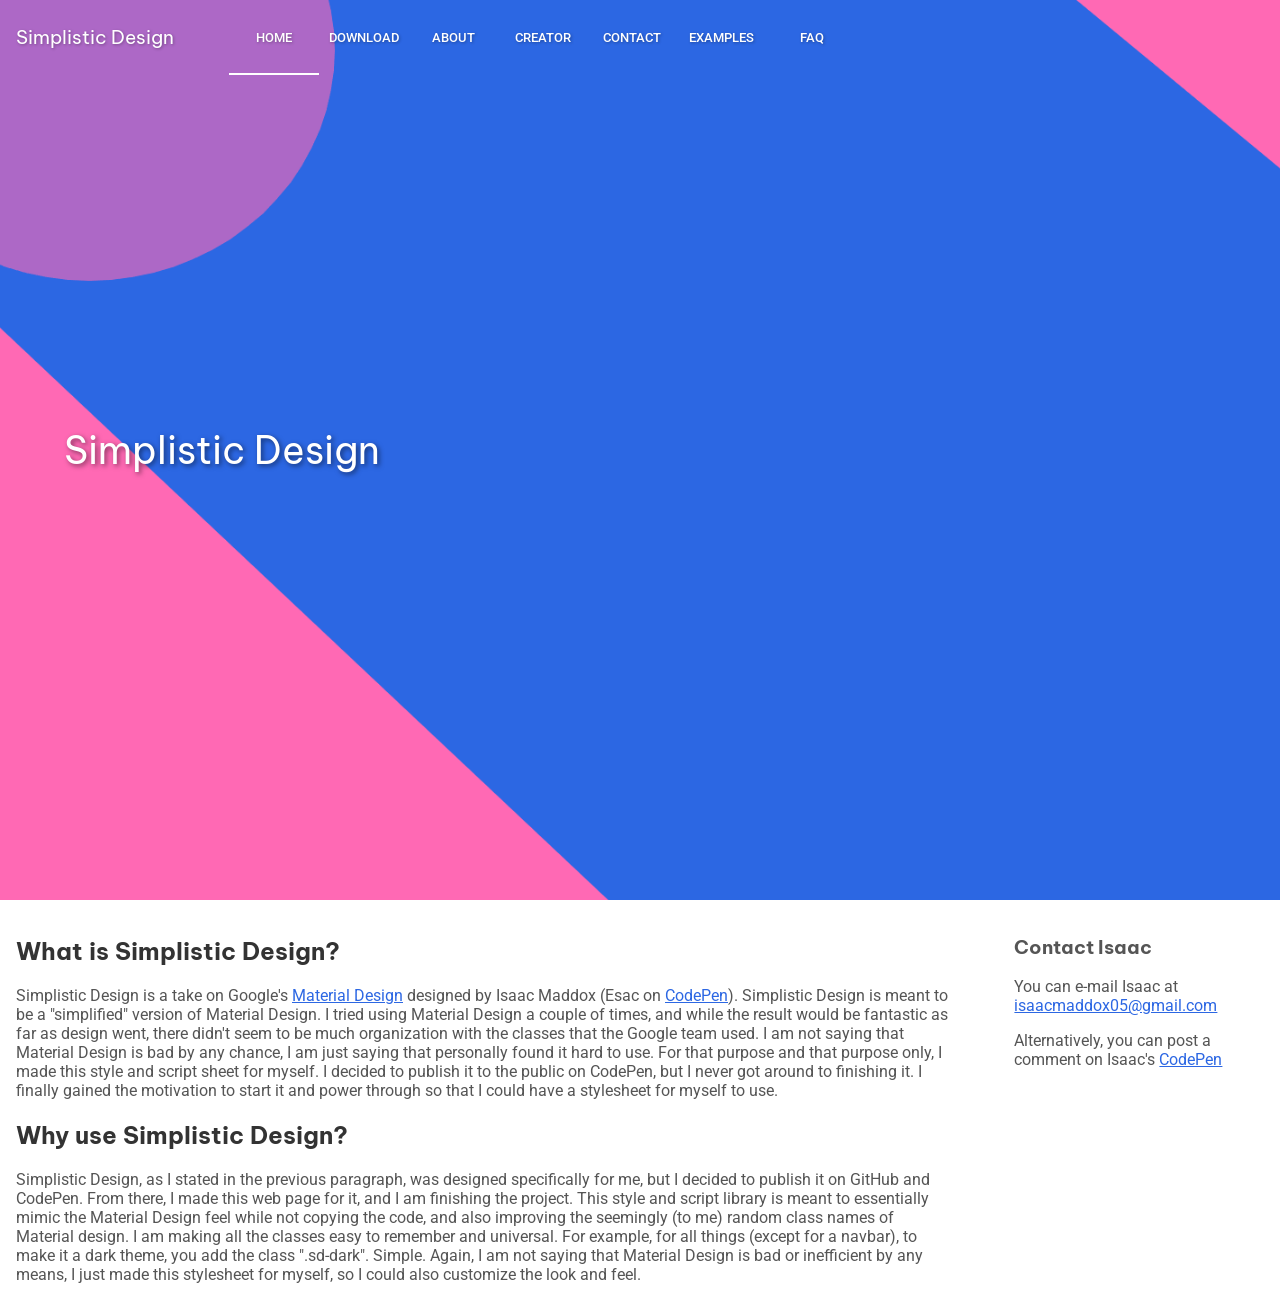
==== index.html @ b4946e53 "BETA 1.4 Added a few new features, upgraded the button display on moblie (now the .sd-nav-co shows, " ====
<!DOCTYPE html>
<html lang="en">

<head>
    <meta charset="UTF-8">
    <meta name="viewport" content="width=device-width, initial-scale=1.0">
    <meta http-equiv="X-UA-Compatible" content="ie=edge">
    <script src="https://code.jquery.com/jquery-2.1.0.js"></script>
    <script src="scripts.js"></script>
    <link rel="stylesheet" href="styles.css">
    <meta name="description" content="A take on Google's Material Design, Simplistic Design!">
    <link rel="shortcut icon" href="images/favicon.ico">
    <link href="https://stackpath.bootstrapcdn.com/font-awesome/4.7.0/css/font-awesome.min.css" rel="stylesheet"
        integrity="sha384-wvfXpqpZZVQGK6TAh5PVlGOfQNHSoD2xbE+QkPxCAFlNEevoEH3Sl0sibVcOQVnN" crossorigin="anonymous">
    <title>Simplistic Design</title>
    <style>
        .sd-page-header {
            background: url('images/headerback_no_words.png');
            background-size: cover;
        }
    </style>
</head>

<body>
    <nav class="sd-nav show-header">
        <a class="sd-nav-co" href="index.html">Simplistic Design</a>
        <button data-url="index.html" data-icon="home" disabled>
            Home
        </button><button data-url="download.html" data-icon="download">
            Download
        </button><button data-url="about.html" data-icon="info">
            About
        </button><button data-url="creator.html" data-icon="user">
            Creator
        </button><button data-icon="phone" data-url="contact.html">
            Contact
        </button><button data-url="examples.html" data-icon="ellipsis-h">
            Examples
        </button><button data-url="faq.html" data-icon="question">
            FAQ
        </button>
    </nav>
    <header class="sd-page-header">
        Simplistic Design
    </header>
    <div class="wrapper" hasAside="true">
        <article>
            <h2>What is Simplistic Design?</h2>
            <p>
                Simplistic Design is a take on Google's <a href="https://material.io" target="_blank">Material
                    Design</a> designed by Isaac Maddox (Esac on <a href="https://codepen.io/esac"
                    target="_blank">CodePen</a>). Simplistic Design is meant to be a "simplified" version of Material
                Design. I tried using Material Design a couple of times, and while the result would be fantastic as far
                as design went, there didn't seem to be much organization with the classes that the Google team used. I
                am not saying that Material Design is bad by any chance, I am just saying that personally found it hard
                to use. For that purpose and that purpose only, I made this style and script sheet for myself. I decided
                to publish it to the public on CodePen, but I never got around to finishing it. I finally gained the
                motivation to start it and power through so that I could have a stylesheet for myself to use.
            </p>
            <h2>Why use Simplistic Design?</h2>
            <p>
                Simplistic Design, as I stated in the previous paragraph, was designed specifically for me, but I
                decided to publish it on GitHub and CodePen. From there, I made this web page for it, and I am finishing
                the project. This style and script library is meant to essentially mimic the Material Design feel while
                not copying the code, and also improving the seemingly (to me) random class names of Material design. I
                am making all the classes easy to remember and universal. For example, for all things (except for a
                navbar), to make it a dark theme, you add the class ".sd-dark". Simple. Again, I am not saying that
                Material Design is bad or inefficient by any means, I just made this stylesheet for myself, so I could
                also customize the look and feel.
            </p>
        </article>
        <aside>
            <h3>Contact Isaac</h3>
            <p>You can e-mail Isaac at <a href="mailto:isaacmaddox05@gmail.com"
                    target="_blank">isaacmaddox05@gmail.com</a></p>
            <p>Alternatively, you can post a comment on Isaac's <a href="https://www.codepen.io/esac"
                    target="blank">CodePen</a></p>
        </aside>
    </div>
</body>

</html>
---- styles.css ----
/* Styles for the entire page, also includes "*" selectors and @imports */
@import url('https://fonts.googleapis.com/css?family=Roboto:300,400,500,600');
@import url('https://fonts.googleapis.com/css?family=Be+Vietnam:300,400,500,600&display=swap');

/* Align text styles */
.sd-align-right {
    float: right;
}

body, html {
    height: 100%;
    width: 100%;
    margin: 0;
}
body.sd-dark {
    background: #333;
}
a {
    color: #2c67e3;
}
*:not(code), *:not(code *) {
    font-family: 'Roboto';
}
*::-webkit-scrollbar {
    background: #fff;
    width: 5px;
    border-radius: 5px;
}
*::-webkit-scrollbar-thumb {
    background: rgba(0, 0, 0, 0.2);
    border-radius: 5px;
}
body.sd-dark-theme *::-webkit-scrollbar {
    background: rgba(255, 255, 255, 0.5);
}
body.sd-dark-theme *::-webkit-scrollbar-thumb {
    background: rgba(255, 255, 255, 0.7);
    border-radius: 5px;
}
/* Begin Navigation Bar Styles */

.sd-nav {
    height: 75px;
    max-height: 75px;
    background: #fff;
    display: block;
    z-index: 10000;
    width: 100vw;
    position: fixed;
    width: calc(100% - 32px);
    padding-left: 16px;
    padding-right: 16px;
    box-shadow: 0px 3px 5px rgba(0, 0, 0, 0.25);
    transition: all 0.2s ease;
}
.sd-nav .sd-nav-co img {
    height: 100%;
    width: 150px;
}
.sd-nav a.sd-nav-co {
    font-family: 'Be Vietnam', sans-serif;
    font-size: 1.5vw;
    color: #333;
    text-decoration: none;
    line-height: 75px;
    margin-right: 4vw;
    vertical-align: top;
}
.sd-nav button:not(.sd-show-side-nav) {
    height: 100%;
    background: transparent;
    color: #555;
    border: none;
    min-width: 7vw;
    font-family: 'Roboto', sans-serif;
    text-transform: uppercase;
    font-weight: 500;
    outline: none;
    cursor: pointer;
    transition: all 0.3s ease;
    padding: none;
}
.sd-nav button:hover {
    background: rgba(0, 0, 0, 0.05);
}
.sd-nav button:active {
    background: rgba(0, 0, 0, 0.1);
}
.sd-nav button.sd-show-options {
    height: 100%;
    width: 30%;
    border: none;
    outline: none;
    opacity: 1;
    float: right;
    font-family: 'Roboto';
    display: none;
    background: transparent;
    padding: none;
}
.sd-nav button.sd-show-options i {
    transition: all 0.3s ease;
}
/* Customize navbar for mobile or small devices */
@media screen and (max-width: 720px) {
    .sd-nav {
        overflow: hidden;
        width: 100%;
        padding: 0px;
    }
    .sd-nav a.sd-nav-co {
        width: 60%;
        padding: none;
        display: inline-block;
        font-size: 5vw;
        text-align: center;
        background: transparent;
    }
    .sd-nav button.sd-show-options {
        display: inline-block;
    }
    .sd-page-header {
        font-size: 7vw!important;
    }
    .wrapper[hasAside] aside {
        width: 40%!important;
    }
    .wrapper[hasAside=true] article {
        width: 54%!important;
    }
    .sd-nav button.sd-show-side-nav {
        display: none;
    }
}
/* Search Bar */

.sd-nav span.sd-search-wrapper {
    height: 100%;
    float: right;
    line-height: 10vh;
}
.sd-nav span.sd-search-wrapper input.sd-nav-search {
    height: 5vh;
    width: 4vw;
    padding-left: 16px;
    /* text-shadow: none; */
    padding-right: 16px;
    color: #333;
    border: none;
    outline: none;
    border-radius: 10px;
    font-family: 'Roboto';
    transition: all 0.3s ease;
    border: 1px solid rgba(0, 0, 0, 0.1);
    background: rgba(255, 255, 255, 0.4);
}
.sd-nav span.sd-search-wrapper input.sd-nav-search:focus {
    border: 1px solid #20add844;
    width: 15vw;
}
.sd-nav.transparent span.sd-search-wrapper input.sd-nav-search {
    background: rgba(255, 255, 255, 0.4);
    color: #fff;
    border: none;
}
.sd-nav.transparent span.sd-search-wrapper input.sd-nav-search::-webkit-input-placeholder {
    color: rgba(255, 255, 255, 0.8);

}
.sd-nav.transparent span.sd-search-wrapper input.sd-nav-search:focus {
    box-shadow: none;
    border: none;
    width: 15vw;
}
.sd-nav span.sd-search-wrapper[hasButton=true] input.sd-nav-search {
    border-top-right-radius: 0px;
    border-bottom-right-radius: 0px;
}
.sd-nav span.sd-search-wrapper button.sd-nav-search-button {
    height: calc(5vh + 4px);
    background: rgba(255, 255, 255, 0.4);
    min-width: 1vw!important;
    width: 2vw;
    border-top-right-radius: 10px;
    border-bottom-right-radius: 10px;
    padding-right: 4px;
    padding-left: 4px;
    border: 1px solid rgba(0, 0, 0, 0.1);
    border-left: none;
}
.sd-nav.transparent span.sd-search-wrapper button.sd-nav-search-button {
    border: none;
    height: calc(5vh + 2px);
}
.sd-nav span.sd-search-wrapper button.sd-nav-search-button:hover {
    background: rgba(255, 255, 255, 0.5);
}
/* Dark NavBar Styles */
/* Search */
body.sd-dark-theme .sd-nav:not(.transparent) span.sd-search-wrapper input.sd-nav-search {
    color: #fff;
}
body.sd-dark-theme .sd-nav:not(.transparent) span.sd-search-wrapper input.sd-nav-search::-webkit-input-placeholder {
    color: #ddd;
}
body.sd-dark-theme .sd-nav {
    background: #333;
    color: #fff;
}
body.sd-dark-theme .sd-nav a.sd-nav-co {
    color: #fff;
}
body.sd-dark-theme .sd-nav button {
    color: #ddd;
}
body.sd-dark-theme .sd-nav button:hover, .sd-nav.transparent button:hover {
    background: rgba(255, 255, 255, 0.05);
}
body.sd-dark-theme .sd-nav button:active, .sd-nav.transparent button:active {
    background: rgba(255, 255, 255, 0.1);
}
.sd-nav.transparent {
    background: transparent!important;
    box-shadow: none;
}
.sd-nav.transparent a.sd-nav-co {
    color: #fff;
}
.sd-nav.transparent button {
    color: #fefefe;
}
.sd-nav.transparent * {
    text-shadow: 1px 1px 3px rgba(0, 0, 0, 0.3);
}
.sd-nav button:disabled {
    box-shadow: inset 0px -2px 0px #555;
}
body.sd-dark-theme .sd-nav button:disabled, .sd-nav.transparent button:disabled {
    box-shadow: inset 0px -2px 0px #fff;
}
/* Header (page and section) */
.sd-page-header {
    height: 100vh;
    padding-left: 5vw;
    color: #fff;
    text-shadow: 2px 2px 5px rgba(0, 0, 0, 0.5);
    line-height: 100vh;
    font-size: 3vw;
    background: #2c67e3;
    transition: all 0.0s linear;
    -webkit-user-select: none;
    background-size: cover;
    font-family: 'Be Vietnam', sans-serif;
}

/* Article and Aside elements */
/* Light Styles (Default) */
.wrapper {
    background: #fff;
    padding: 16px;
    overflow: auto;
}
.wrapper article {
    color: #555;
    font-family: 'Roboto', sans-serif;
}
.wrapper[hasAside=true] article {
    width: 75%;
    float: left;
    color: #555;
}
.wrapper[hasAside=true] aside {
    width: 20%;
    color: #555;
    float: right;
    font-family: 'Roboto', sans-serif;
}
.wrapper aside a {
    word-wrap: break-word;
}
.wrapper article h2 {
    color: #333;
    font-family: "Be Vietnam", sans-serif;
}
.wrapper aside h3 {
    font-family: 'Be Vietnam', sans-serif;
}
body.sd-dark-theme .wrapper {
    background: #333;
}
body.sd-dark-theme .wrapper article {
    color: #ddd;
}
body.sd-dark-theme .wrapper article h2 {
    color: #fff;
}
body.sd-dark-theme .wrapper aside {
    color: #bbb;
}
body.sd-dark-theme .wrapper aside h3 {
    color: #eee;
}
body.sd-dark-theme .wrapper a {
    color: #42cffa;
}
/* Cards */
div.sd-card {
    min-height: 100px;
    min-width: 100px;
    width: calc(50vh - 16px);
    height: calc(50vh - 16px);
    box-shadow: 2px 2px 5px rgba(0, 0, 0, 0.25);
    border-radius: 5px;
    /* padding: 16px; */
    background: #fff;
    color: #555;
    position: relative;
    overflow: hidden;
}
@media screen and (max-width: 720px) {
    div.sd-card {
        height: calc(75vw - 16px);
        width: calc(75vw - 16px);
    }
}
body.sd-dark-theme div.sd-card {
    background: #333;
    box-shadow: 2px 2px 5px rgba(0, 0, 0, 0.5);
    color: #ddd;
}
div.sd-card div.sd-card-header {
    background: #eee;
    border-radius: 5px;
    padding: 16px;
    font-family: 'Be Vietnam';
    font-size: 1.4em;
    color: #555;
}
body.sd-dark-theme div.sd-card-header {
    background: #555;
    color: #fff;
}
div.sd-card p {
    padding-left: 8px;
    padding-right: 8px;
    font-family: 'Roboto';
    text-indent: 8px;
    overflow: auto;
}
div.sd-card div.sd-card-footer {
    background: #eee;
    padding: 8px;
    position: absolute;
    bottom: 0;
    border-radius: 5px;
    width: calc(100% - 16px);
}
body.sd-dark-theme div.sd-card div.sd-card-footer {
    background: #555;
}
/* Page Footer */
footer.sd-footer {
    background: #eee;
    position: absolute;
    left: 0;
    padding: 8px;
}
body.sd-dark-theme footer.sd-footer {
    color: #eee;
    background: #555;
}
/* This is also part of the navigation styles */
.sd-nav.js-nav-open {
    background: #fff!important;
    box-shadow: 0px 2px 5px rgba(0, 0, 0, 0.2);
}
.sd-nav.js-nav-open button, .sd-nav.js-nav-open a {
    color: #333!important;
    text-shadow: none!important;
}
.sd-nav.js-nav-open button:disabled {
    box-shadow: 0px -2px 0px #333 inset;
}
/* Side Nav Bar */
.sd-side-nav {
    height: 100vh;
    position: fixed;
    width: 20vw;
    background: #fff;
    top: 0;
    left: -100vw;
    z-index: 100000;
}
.sd-side-nav a.sd-co {
    height: 8vh;
    width: 20vw;
    color: #333;
    text-decoration: none;
    font-family: 'Be Vietnam';
    text-align: center;
    display: inline-block;
    line-height: 8vh;
    font-size: 1.5vw;
}
.sd-side-nav button {
    height: 8vh;
    width: 20vw;
    background: transparent;
    color: #333;
    font-family: 'Roboto';
    text-transform: uppercase;
    font-weight: 500;
    border: none;
    outline: none;
    cursor: pointer;
    transition: all 0.3s ease;
}
.sd-side-nav button:hover {
    background: rgba(0, 0, 0, 0.05);
}
.sd-side-nav button:active {
    background: rgba(0, 0, 0, 0.1);
}
.sd-show-side-nav {
    background: transparent;
    color: #333;
    height: 75px;
    width: 75px;
    vertical-align: top;
    border: none;
    outline: none;
    border-radius: 50%;
    cursor: pointer;
    transition: all 0.3s ease;
    margin-right: 16px;
}
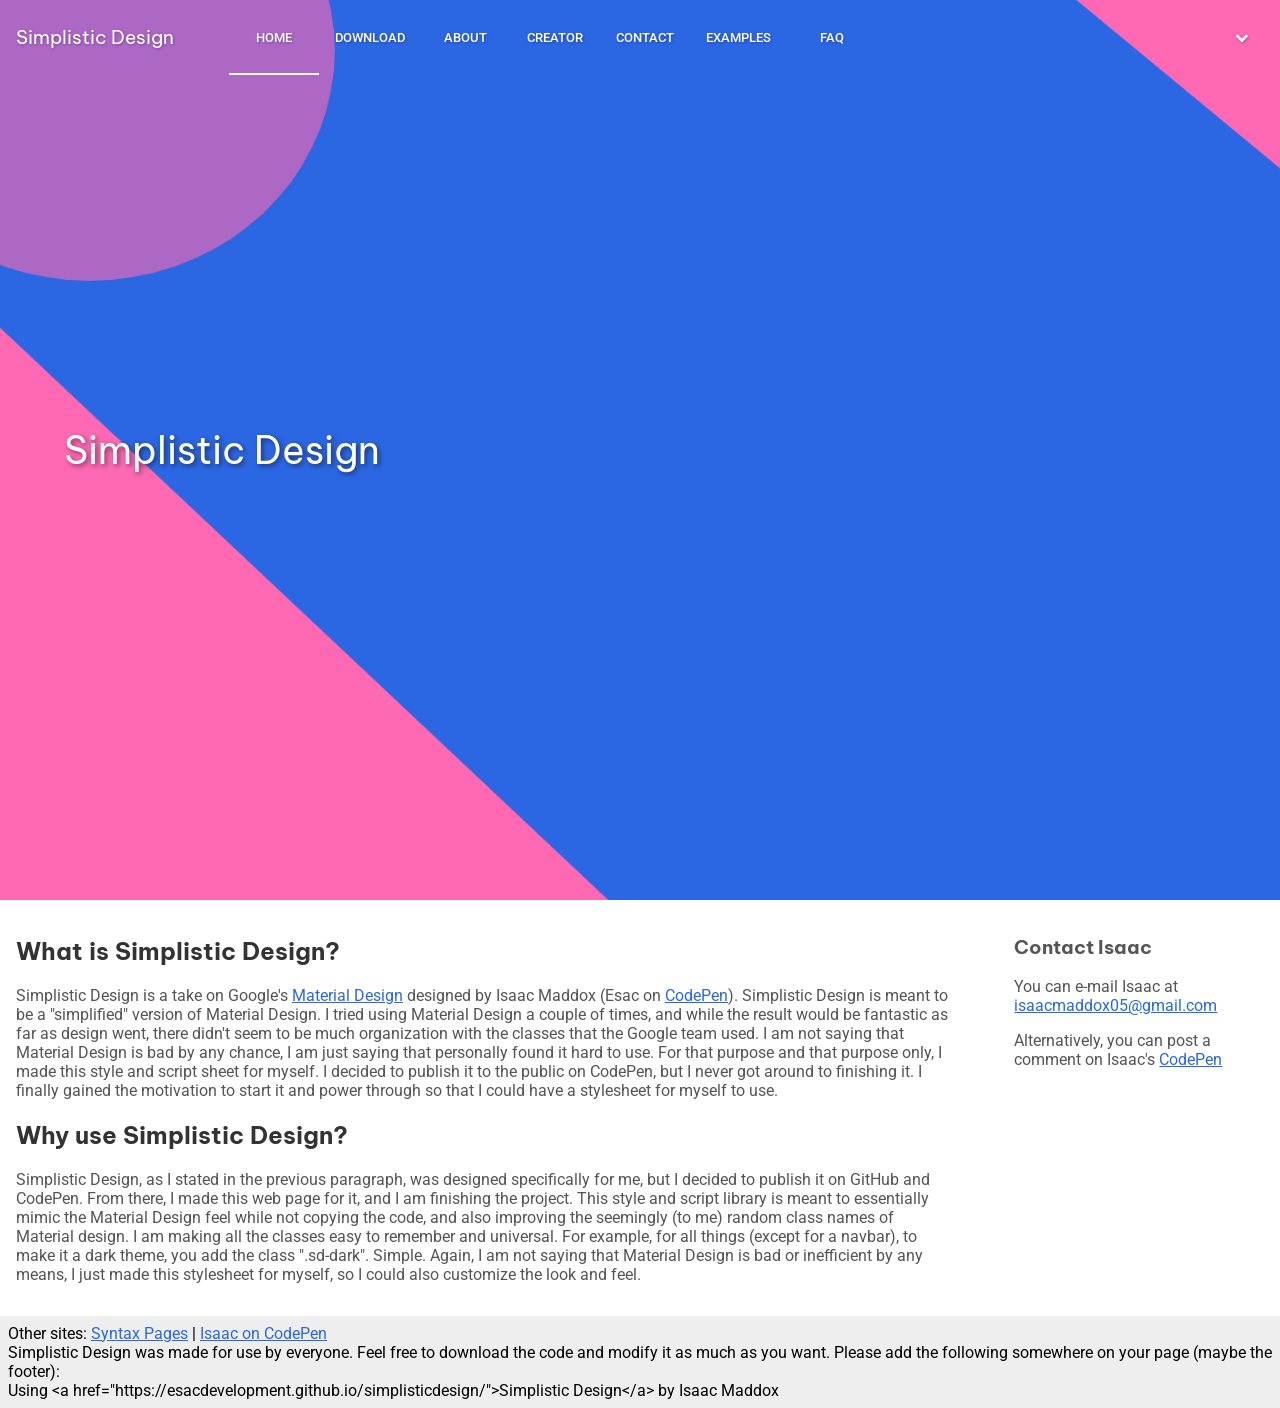
==== commit f741a7e0: "TESTING - NOT STABLE This is an upload so that I can test a feature on mobile." ====
--- a/index.html
+++ b/index.html
@@ -77,6 +77,13 @@
                     target="blank">CodePen</a></p>
         </aside>
     </div>
+    <footer class="sd-footer">
+        Other sites: <a href="syntax/index.html">Syntax Pages</a> | <a href="https://codepen.io/esac">Isaac on
+            CodePen</a><br />
+        Simplistic Design was made for use by everyone. Feel free to download the code and modify it as much as you
+        want. Please add the following somewhere on your page (maybe the footer):<br />
+        <code>Using &lt;a href="https://esacdevelopment.github.io/simplisticdesign/"&gt;Simplistic Design&lt;/a&gt; by Isaac Maddox</code>
+    </footer>
 </body>
 
 </html>
--- a/styles.css
+++ b/styles.css
@@ -20,6 +20,9 @@
 }
 *:not(code), *:not(code *) {
     font-family: 'Roboto';
+}
+* {
+    -webkit-tap-highlight-color: transparent;
 }
 *::-webkit-scrollbar {
     background: #fff;
@@ -65,6 +68,7 @@
     line-height: 75px;
     margin-right: 4vw;
     vertical-align: top;
+    transition: all 0.3s ease;
 }
 .sd-nav button:not(.sd-show-side-nav) {
     height: 100%;
@@ -78,7 +82,8 @@
     outline: none;
     cursor: pointer;
     transition: all 0.3s ease;
-    padding: none;
+    padding-right: 16px;
+    padding-left: 16px;
 }
 .sd-nav button:hover {
     background: rgba(0, 0, 0, 0.05);
@@ -123,13 +128,14 @@
         font-size: 7vw!important;
     }
     .wrapper[hasAside] aside {
-        width: 40%!important;
+        float: auto;
+        width: auto!important;
     }
     .wrapper[hasAside=true] article {
-        width: 54%!important;
-    }
-    .sd-nav button.sd-show-side-nav {
-        display: none;
+        width: auto!important;
+    }
+    .sd-show-side-nav {
+        display: none!important;
     }
 }
 /* Search Bar */
@@ -278,7 +284,7 @@
 .wrapper aside a {
     word-wrap: break-word;
 }
-.wrapper article h2 {
+.wrapper article h2, .wrapper article h3, .wrapper article h4, .wrapper article h5, .wrapper article h6  {
     color: #333;
     font-family: "Be Vietnam", sans-serif;
 }
@@ -291,7 +297,7 @@
 body.sd-dark-theme .wrapper article {
     color: #ddd;
 }
-body.sd-dark-theme .wrapper article h2 {
+body.sd-dark-theme .wrapper article h2, body.sd-dark-theme .wrapper article h3, body.sd-dark-theme .wrapper article h4, body.sd-dark-theme .wrapper article h5, body.sd-dark-theme .wrapper article h6 {
     color: #fff;
 }
 body.sd-dark-theme .wrapper aside {
@@ -361,9 +367,10 @@
 /* Page Footer */
 footer.sd-footer {
     background: #eee;
-    position: absolute;
-    left: 0;
     padding: 8px;
+    font-family: 'Roboto';
+    word-wrap: break-word;
+    width: calc(100% - 16px);
 }
 body.sd-dark-theme footer.sd-footer {
     color: #eee;
@@ -381,19 +388,41 @@
 .sd-nav.js-nav-open button:disabled {
     box-shadow: 0px -2px 0px #333 inset;
 }
+body.sd-dark-theme .sd-nav.js-nav-open {
+    background: #333!important;
+}
+.sd-nav button.sd-js-menuopen {
+    background: #fff!important;
+    color: #333!important;
+    text-shadow: none!important;
+}
+.sd-nav button.sd-js-menuopen i {
+    text-shadow: none;
+    transform: rotate(-180deg);
+}
+body.sd-dark-theme .sd-nav.js-nav-open button, body.sd-dark-theme .sd-nav.js-nav-open a {
+    color: #fff!important;
+}
 /* Side Nav Bar */
 .sd-side-nav {
     height: 100vh;
+    padding-top: 16px;
     position: fixed;
-    width: 20vw;
+    width: 25vw;
     background: #fff;
     top: 0;
     left: -100vw;
     z-index: 100000;
+    overflow: auto;
+    box-shadow: 2px 0px 5px rgba(0, 0, 0, 0.2);
+    transition: all 0.3s ease;
+}
+.sd-side-nav button.js-menuopen {
+    background: rgba(0, 0, 0, 0.025);
 }
 .sd-side-nav a.sd-co {
     height: 8vh;
-    width: 20vw;
+    width: 25vw;
     color: #333;
     text-decoration: none;
     font-family: 'Be Vietnam';
@@ -404,7 +433,7 @@
 }
 .sd-side-nav button {
     height: 8vh;
-    width: 20vw;
+    width: 25vw;
     background: transparent;
     color: #333;
     font-family: 'Roboto';
@@ -414,6 +443,8 @@
     outline: none;
     cursor: pointer;
     transition: all 0.3s ease;
+    text-align: left;
+    padding-left: 3vw;
 }
 .sd-side-nav button:hover {
     background: rgba(0, 0, 0, 0.05);
@@ -424,8 +455,9 @@
 .sd-show-side-nav {
     background: transparent;
     color: #333;
-    height: 75px;
-    width: 75px;
+    height: 55px;
+    width: 55px;
+    margin-top: 10px;
     vertical-align: top;
     border: none;
     outline: none;
@@ -433,4 +465,332 @@
     cursor: pointer;
     transition: all 0.3s ease;
     margin-right: 16px;
+    display: inline-block;
+}
+/* Side Nav Mobile Styles */
+@media screen and (max-width: 720px) {
+    .sd-side-nav a.sd-co {
+        display: none;
+    }
+    .sd-side-nav button {
+        width: 100vw;
+        font-size: 4.5vw;
+    }
+}
+/* Side nav search container and input */
+.sd-side-nav span.sd-nav-search-wrapper{
+    width: 100%;
+    height: 8vh;
+    display: inline-block;
+    line-height: 8vh;
+}
+.sd-side-nav span.sd-nav-search-wrapper input {
+    background: #eee;
+    border: none;
+    width: calc(90% - 32px);
+    height: 7vh;
+    border-radius: 6px;
+    outline: none;
+    color: #333;
+    padding-left: 16px;
+    padding-right: 16px;
+    font-family: 'Roboto';
+    margin-left: 5%;
+}
+.sd-side-nav span.sd-nav-search-wrapper input:focus {
+    box-shadow: 0px 0px 5px #20add855;
+}
+/* side nav dark themes */
+body.sd-dark-theme .sd-side-nav {
+    background: #444;
+}
+body.sd-dark-theme .sd-side-nav button {
+    color: #eee;
+}
+body.sd-dark-theme .sd-side-nav .sd-nav-search-wrapper input {
+    background: #666;
+    color: #eee;
+}
+body.sd-dark-theme .sd-side-nav .sd-nav-search-wrapper input:focus {
+    box-shadow: 0px 0px 5px rgba(255, 255, 255, 0.2);
+}
+body.sd-dark-theme .sd-side-nav .sd-nav-search-wrapper input::-webkit-input-placeholder {
+    color: #999;
+}
+body.sd-dark-theme .sd-side-nav a.sd-co {
+    color: #fff;
+}
+.sd-side-nav button i {
+    float: right;
+    margin-right: 20px;
+    transition: all 0.3s ease;
+}
+.sd-side-nav div.sd-side-nav-menu {
+    background: #eee;
+    overflow: hidden;
+    height: 0;
+    transition: all 0.3s ease;
+}
+body.sd-dark-theme .sd-side-nav div.sd-side-nav-menu {
+    background: #555;
+}
+@media screen and (max-width: 720px) {
+    .sd-side-nav div.sd-side-nav-menu {
+        background: #ccc;
+    }
+    .sd-side-nav {
+        background: #eee!important;
+    }
+    body.sd-dark-theme .sd-side-nav div.sd-side-nav-menu {
+        background: #333;
+    }
+    body.sd-dark-theme .sd-side-nav {
+        background: #444!important;
+    }
+}
+/* This marks the beginning of the styles for the rest of the elements (not a structure element like navigation) */
+/* Buttons
+   Default Button */
+.sd-button {
+    min-width: 75px;
+    font-family: 'Roboto';
+    border: none;
+    padding-left: 8px;
+    padding-right: 8px;
+    height: 35px;
+    border-radius: 5px;
+    background: transparent;
+    font-weight: 500;
+    text-transform: uppercase;
+    cursor: pointer;
+    outline: none;
+    transition: all 0.3s ease;
+    -webkit-tap-highlight-color: transparent;
+    -webkit-user-select: none;
+    position: relative;
+    overflow: hidden;
+}
+.sd-button:hover {
+    background: rgba(0, 0, 0, 0.05);
+}
+.sd-button:active {
+    background: rgba(0, 0, 0, 0.1);
+}
+/* Raised */
+.sd-button.sd-button-raised {
+    background: #ededed;
+    box-shadow: 2px 2px 4px rgba(0, 0, 0, 0.2);
+}
+.sd-button.sd-button-raised:active {
+    background: #dcdcdc;
+    box-shadow: 2px 2px 3px rgba(0, 0, 0, 0.3);
+}
+body.sd-dark-theme button.sd-button {
+    color: #eee;
+}
+body.sd-dark-theme button.sd-button:hover {
+    background: rgba(255, 255, 255, 0.05);
+}
+body.sd-dark-theme button.sd-button:active {
+    background: rgba(255, 255, 255, 0.1);
+}
+body.sd-dark-theme button.sd-button.sd-button-raised {
+    background: #444;
+}
+body.sd-dark-theme button.sd-button.sd-button-raised:active {
+    background: #454545;
+    box-shadow: 1px 1px 10px rgba(0, 0, 0, 0.4);
+}
+.sd-button.sd-button-primary {
+    color: #2c67e3!important;
+}
+.sd-button.sd-button-primary.sd-button-raised {
+    color: #fff!important;
+    background: #2c67e3!important;
+    box-shadow: 2px 2px 5px rgba(0, 0, 0, 0.2);
+}
+.sd-button.sd-button-primary.sd-button-raised:active {
+    background: #3d78f4!important;
+}
+.sd-button.sd-button-accent {
+    color: #ff69b4!important;
+}
+.sd-button.sd-button-accent.sd-button-raised {
+    background: #ff69b4!important;
+    color: #fff!important;
+}
+.sd-button.sd-button-accent.sd-button-raised:active {
+    background: #ff7ac5!important;
+}
+.sd-button.sd-fab {
+    width: 75px!important;
+    height: 75px!important;
+    border-radius: 50%;
+    font-weight: 600;
+}
+.sd-button.sd-fab-sm {
+    min-width: 1px;
+    width: 50px!important;
+    height: 50px!important;
+}
+.sd-button.sd-fab-lg {
+    min-width: 75px;
+    width: 90px;
+    height: 90px;
+}
+.sd-button.sd-fab.sd-float {
+    position: fixed;
+    bottom: 10px;
+    right: 10px;
+    z-index: 9999;
+}
+/* Dialogs */
+.sd-dialog {
+    height: 50vh;
+    width: 45vw;
+    position: fixed;
+    top: calc(50% - 25vh);
+    left: calc(50% - 45vw / 2);
+    z-index: 100001;
+    background: #fff;
+    box-shadow: 1px 1px 5px rgba(0, 0, 0, 0.5);
+    border-radius: 5px;
+    transition: all 0.3s ease;
+    transform: scale(0);
+}
+.sd-dialog > * {
+    transform: 0.3s ease;
+}
+.sd-dialog-header {
+    background: #eee;
+    color: #333;
+    font-family: 'Be Vietnam', sans-serif;
+    font-size: 2.3vw;
+    padding: 16px;
+    box-shadow: 0px 2px 5px rgba(0, 0, 0, 0.2);
+    border-radius: 5px;
+}
+.sd-dialog-message {
+    padding: 8px;
+    font-family: 'Roboto';
+    overflow: auto;
+}
+.sd-dialog-footer {
+    background: #eee;
+    border-radius: 5px;
+    bottom: 0;
+    position: absolute;
+    width: calc(100% - 16px);
+    padding: 8px;
+}
+.sd-dialog .sd-dialog-header .sd-dialog-close {
+    position: absolute;
+    top: 0;
+    right: 0;
+    border-radius: 5px;
+    height: 2vw;
+    width: 2vw;
+    border: none;
+    outline: none;
+    background: transparent;
+    cursor: pointer;
+    transition: all 0.3s ease;
+}
+.sd-dialog .sd-dialog-header .sd-dialog-close:hover {
+    background: rgba(0, 0, 0, 0.2);
+}
+body.sd-dark-theme .sd-dialog {
+    background: #333;
+}
+body.sd-dark-theme .sd-dialog-header {
+    color: #fff;
+    background: #555;
+}
+body.sd-dark-theme .sd-dialog-footer {
+    background: #555;
+}
+body.sd-dark-theme .sd-dialog-message {
+    color: #eee;
+}
+@media screen and (max-width: 720px) {
+    .sd-dialog {
+        width: 95%;
+        left: 2.5%;
+        height: 60%;
+        top: 20%;
+    }
+    .sd-dialog .sd-dialog-header {
+        font-size: 150%;
+    }
+    .sd-dialog .sd-dialog-header .sd-dialog-close {
+        position: absolute;
+        top: 0;
+        right: 0;
+        height: 5vw;
+        width: 5vw;
+    }
+}
+/* Button Ripple Effects */
+.sd-js-ripple {
+    background: #333;
+    opacity: 0.4;
+    border-radius: 50%;
+    transition: all 0.3s ease-out;
+    position: absolute;
+    transform: scale(0);
+}
+.sd-button.sd-button-accent .sd-js-ripple {
+    background: #ff69b4;
+}
+.sd-button.sd-button-ripple:active {
+    background: transparent;
+}
+.sd-button.sd-button-primary .sd-js-ripple {
+    background: #2c67e3;
+}
+.sd-button.sd-button-primary.sd-button-raised .sd-js-ripple, .sd-button.sd-button-accent.sd-button-raised .sd-js-ripple {
+    background: #fff;
+    opacity:  0.2;
+}
+body.sd-dark-theme .sd-button.sd-button-raised .sd-js-ripple {
+    background: #fff;
+    opacity: 0.2;
+}
+/* Top Navigation Bar Menus */
+.sd-nav-menu {
+    background: #fff;
+    box-shadow: 2px 2px 5px rgba(0, 0, 0, 0.3);
+    border-radius: 0px;
+    width: fit-content;
+    height: 0px;
+    overflow: hidden;
+    position: fixed;
+    top: 75px;
+    z-index: 10000;
+    transition: all 0.3s ease;
+}
+.sd-nav-menu button {
+    background: transparent;
+    font-family: 'Be Vietnam';
+    border: none;
+    outline: none;
+    width: 100%;
+    cursor: pointer;
+    transition: all 0.3s ease;
+    height: 6vh;
+    min-width: 7vw;
+    font-weight: 500;
+    display: block;
+}
+.sd-nav-menu button:hover {
+    background: rgba(0, 0, 0, 0.05);
+}
+.sd-nav-menu button:active {
+    background: rgba(0, 0, 0, 0.1);
+}
+.sd-nav button i.fa.fa-chevron-down {
+    float: right;
+}
+.sd-nav button[data-menu] i {
+    transition: all 0.3s ease;
 }
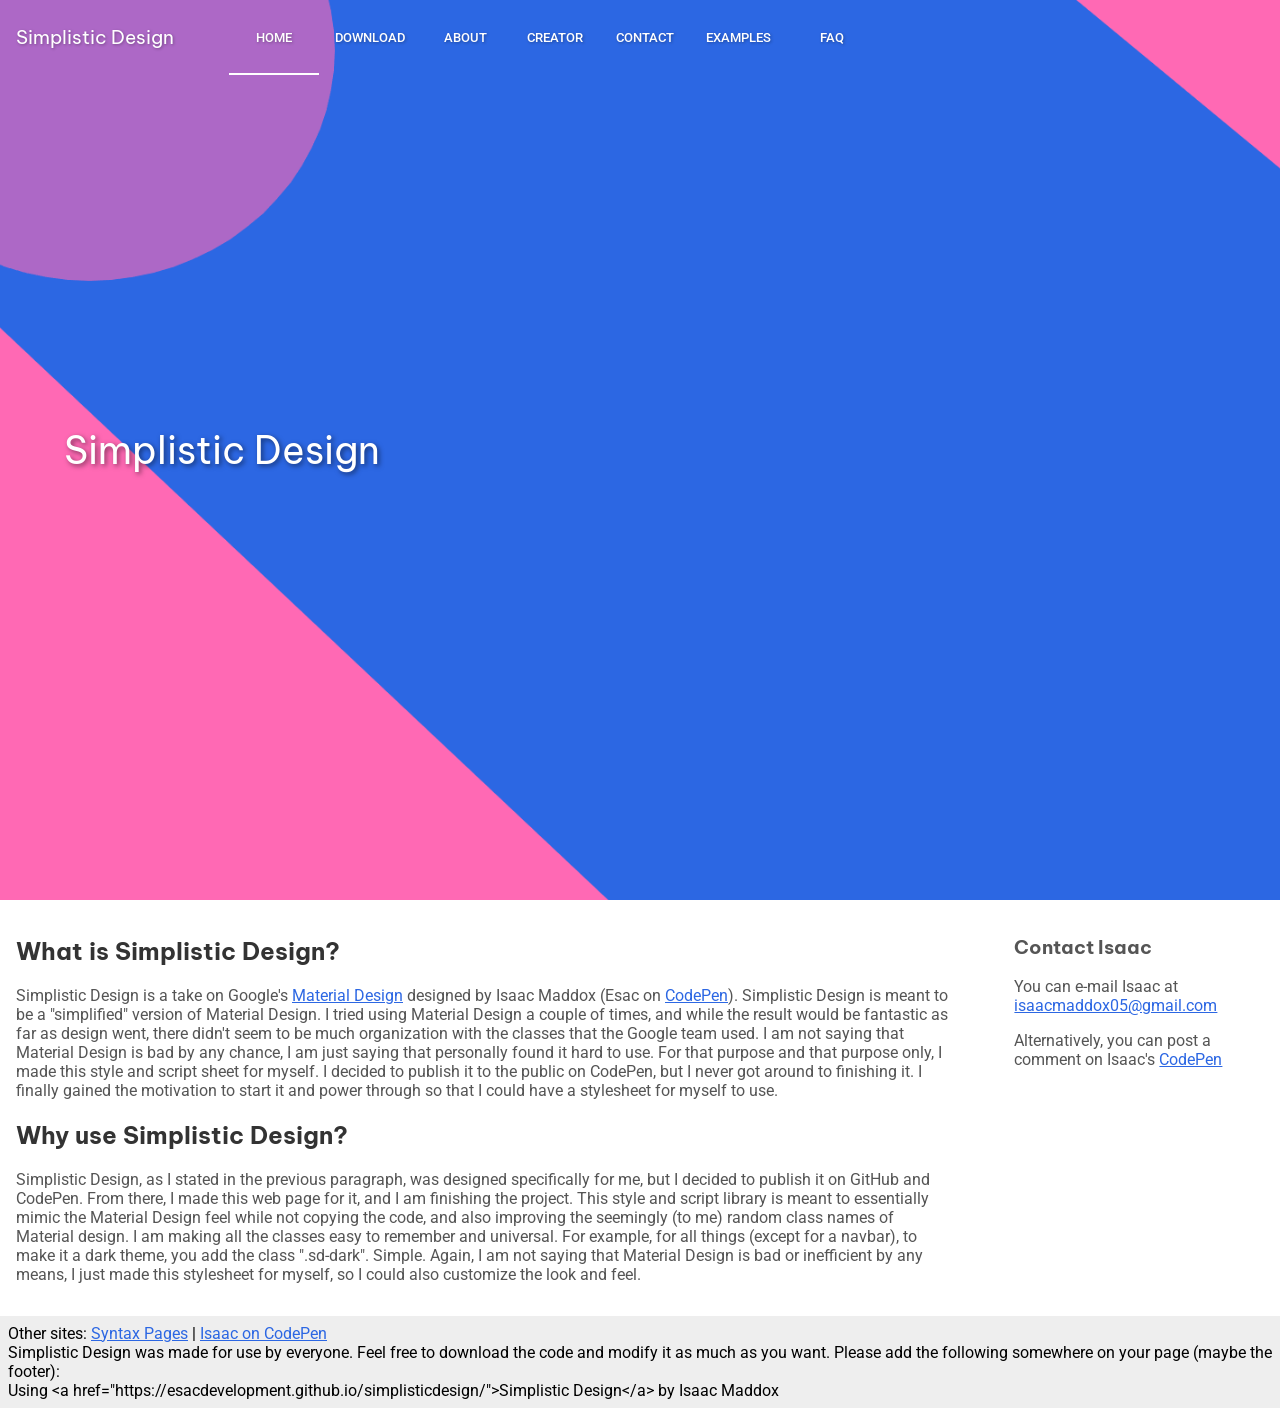
==== commit a7ac7953: "Update index.html" ====
--- a/index.html
+++ b/index.html
@@ -84,6 +84,11 @@
         want. Please add the following somewhere on your page (maybe the footer):<br />
         <code>Using &lt;a href="https://esacdevelopment.github.io/simplisticdesign/"&gt;Simplistic Design&lt;/a&gt; by Isaac Maddox</code>
     </footer>
+    <script>
+        $(document).ready(function( ) {
+            $(".sd-nav button").addClass('sd-button-ripple');
+        });
+    </script>
 </body>
 
-</html>+</html>
--- a/styles.css
+++ b/styles.css
@@ -84,6 +84,8 @@
     transition: all 0.3s ease;
     padding-right: 16px;
     padding-left: 16px;
+    overflow: hidden;
+    position: relative;
 }
 .sd-nav button:hover {
     background: rgba(0, 0, 0, 0.05);
@@ -391,15 +393,6 @@
 body.sd-dark-theme .sd-nav.js-nav-open {
     background: #333!important;
 }
-.sd-nav button.sd-js-menuopen {
-    background: #fff!important;
-    color: #333!important;
-    text-shadow: none!important;
-}
-.sd-nav button.sd-js-menuopen i {
-    text-shadow: none;
-    transform: rotate(-180deg);
-}
 body.sd-dark-theme .sd-nav.js-nav-open button, body.sd-dark-theme .sd-nav.js-nav-open a {
     color: #fff!important;
 }
@@ -445,6 +438,8 @@
     transition: all 0.3s ease;
     text-align: left;
     padding-left: 3vw;
+    overflow: hidden;
+    position: relative;
 }
 .sd-side-nav button:hover {
     background: rgba(0, 0, 0, 0.05);
@@ -466,6 +461,8 @@
     transition: all 0.3s ease;
     margin-right: 16px;
     display: inline-block;
+    overflow: hidden;
+    position: relative;
 }
 /* Side Nav Mobile Styles */
 @media screen and (max-width: 720px) {
@@ -569,6 +566,9 @@
     -webkit-user-select: none;
     position: relative;
     overflow: hidden;
+}
+button::-moz-focus-inner {
+  border: 0;
 }
 .sd-button:hover {
     background: rgba(0, 0, 0, 0.05);
@@ -735,14 +735,14 @@
     background: #333;
     opacity: 0.4;
     border-radius: 50%;
-    transition: all 0.3s ease-out;
+    transition: all 0.5s cubic-bezier(0.1, 0.1, 0.001, 1);
     position: absolute;
     transform: scale(0);
 }
 .sd-button.sd-button-accent .sd-js-ripple {
     background: #ff69b4;
 }
-.sd-button.sd-button-ripple:active {
+.sd-button.sd-button-ripple:not(.sd-button-raised):active {
     background: transparent;
 }
 .sd-button.sd-button-primary .sd-js-ripple {
@@ -750,47 +750,33 @@
 }
 .sd-button.sd-button-primary.sd-button-raised .sd-js-ripple, .sd-button.sd-button-accent.sd-button-raised .sd-js-ripple {
     background: #fff;
-    opacity:  0.2;
+    opacity:  0.3;
 }
 body.sd-dark-theme .sd-button.sd-button-raised .sd-js-ripple {
     background: #fff;
     opacity: 0.2;
 }
-/* Top Navigation Bar Menus */
-.sd-nav-menu {
-    background: #fff;
-    box-shadow: 2px 2px 5px rgba(0, 0, 0, 0.3);
-    border-radius: 0px;
-    width: fit-content;
-    height: 0px;
-    overflow: hidden;
-    position: fixed;
-    top: 75px;
-    z-index: 10000;
-    transition: all 0.3s ease;
-}
-.sd-nav-menu button {
-    background: transparent;
-    font-family: 'Be Vietnam';
-    border: none;
-    outline: none;
-    width: 100%;
-    cursor: pointer;
-    transition: all 0.3s ease;
-    height: 6vh;
-    min-width: 7vw;
-    font-weight: 500;
-    display: block;
-}
-.sd-nav-menu button:hover {
-    background: rgba(0, 0, 0, 0.05);
-}
-.sd-nav-menu button:active {
-    background: rgba(0, 0, 0, 0.1);
-}
-.sd-nav button i.fa.fa-chevron-down {
-    float: right;
-}
-.sd-nav button[data-menu] i {
-    transition: all 0.3s ease;
-}+.sd-nav button .sd-js-ripple {
+    background: #333;
+    opacity: 0.2;
+}
+.sd-nav.transparent button .sd-js-ripple, body.sd-dark-theme .sd-nav button .sd-js-ripple {
+    background: #fff;
+    opacity: 0.2;
+}
+body.sd-dark-theme .sd-side-nav button .sd-js-ripple {
+    background: #fff;
+    opacity: 0.2;
+}
+body.sd-dark-theme .sd-button:not(.sd-button-primary):not(.sd-button-accent) .sd-js-ripple {
+    background: #fff;
+}
+body.sd-dark-theme .sd-button.sd-button-primary .sd-js-ripple, body.sd-dark-theme .sd-button.sd-button-accent .sd-js-ripple {
+    opacity: 0.2;
+}
+body.sd-dark-theme .sd-button.sd-button-primary:hover {
+    background: #2c67e311;
+}
+body.sd-dark-theme .sd-button.sd-button-accent:hover {
+    background: #ff69b411;
+}
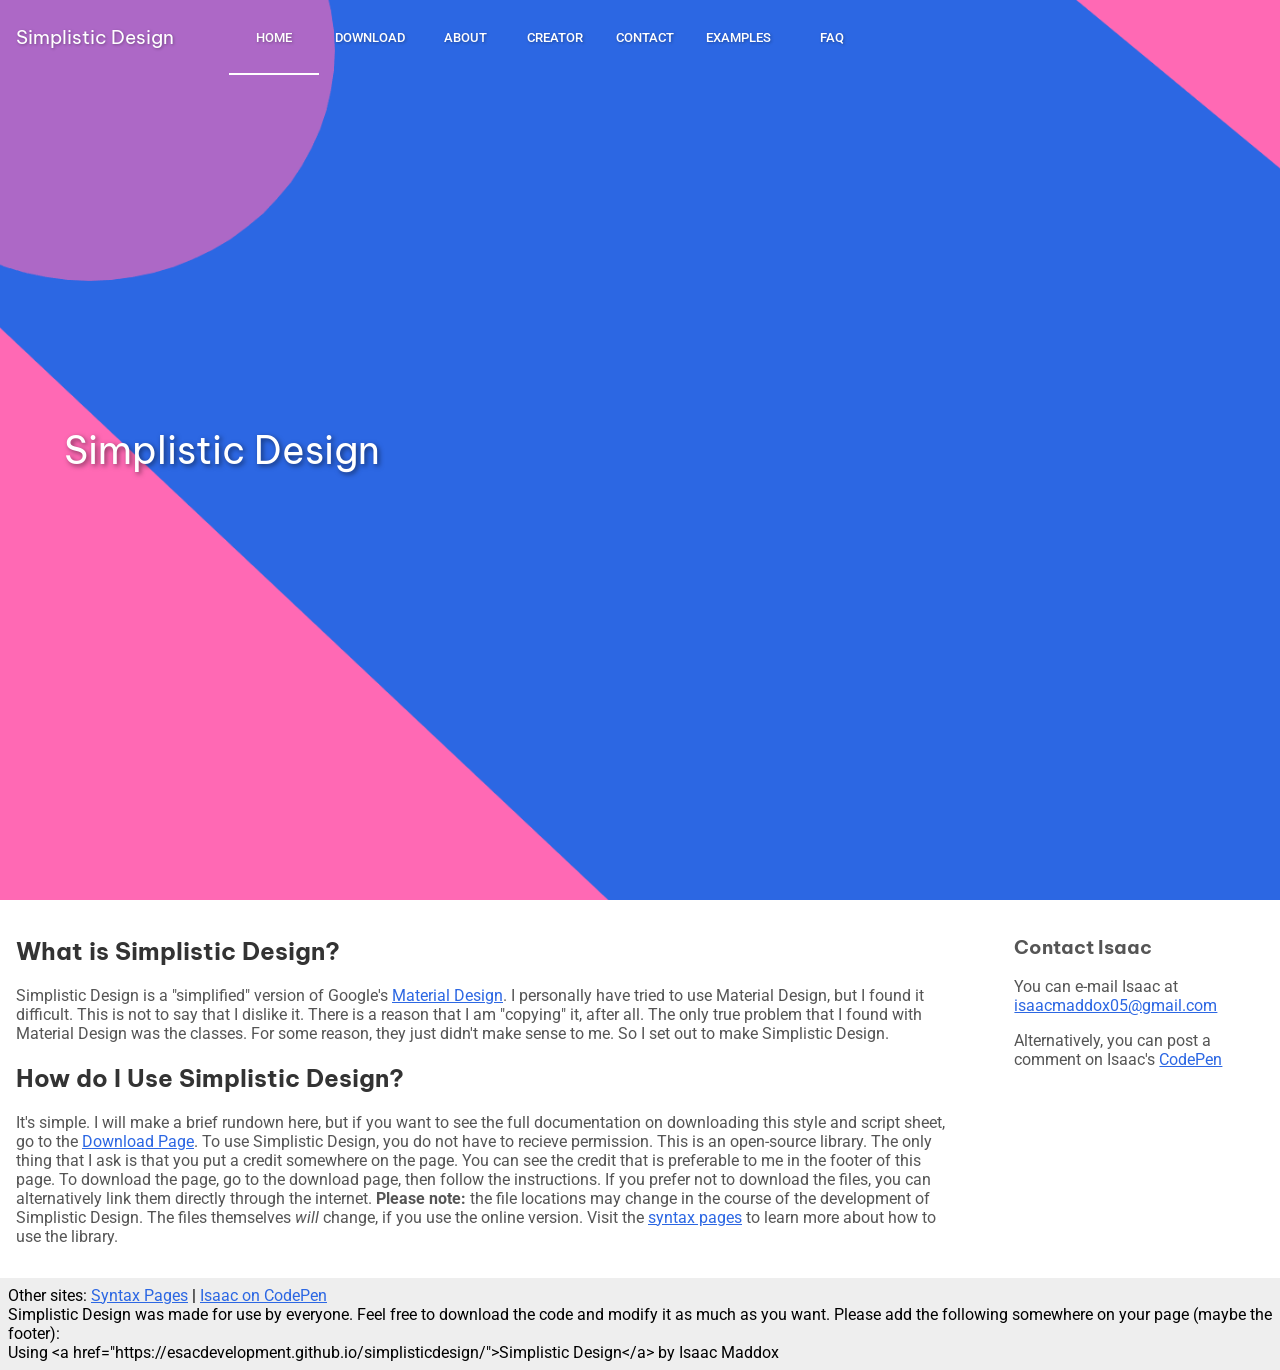
==== commit 4acd890b: "okay... I know i said that the last one would be the last "beta", but I made a mistake. no more prom" ====
--- a/index.html
+++ b/index.html
@@ -45,28 +45,30 @@
     </header>
     <div class="wrapper" hasAside="true">
         <article>
-            <h2>What is Simplistic Design?</h2>
+            <h2>
+                What is Simplistic Design?
+            </h2>
             <p>
-                Simplistic Design is a take on Google's <a href="https://material.io" target="_blank">Material
-                    Design</a> designed by Isaac Maddox (Esac on <a href="https://codepen.io/esac"
-                    target="_blank">CodePen</a>). Simplistic Design is meant to be a "simplified" version of Material
-                Design. I tried using Material Design a couple of times, and while the result would be fantastic as far
-                as design went, there didn't seem to be much organization with the classes that the Google team used. I
-                am not saying that Material Design is bad by any chance, I am just saying that personally found it hard
-                to use. For that purpose and that purpose only, I made this style and script sheet for myself. I decided
-                to publish it to the public on CodePen, but I never got around to finishing it. I finally gained the
-                motivation to start it and power through so that I could have a stylesheet for myself to use.
+                Simplistic Design is a "simplified" version of Google's <a href="material.io">Material Design</a>. I
+                personally have tried to use Material Design, but I found it difficult. This is not to say that I
+                dislike it. There is a reason that I am "copying" it, after all. The only true problem that I found with
+                Material Design was the classes. For some reason, they just didn't make sense to me. So I set out to
+                make Simplistic Design.
             </p>
-            <h2>Why use Simplistic Design?</h2>
+            <h2>
+                How do I Use Simplistic Design?
+            </h2>
             <p>
-                Simplistic Design, as I stated in the previous paragraph, was designed specifically for me, but I
-                decided to publish it on GitHub and CodePen. From there, I made this web page for it, and I am finishing
-                the project. This style and script library is meant to essentially mimic the Material Design feel while
-                not copying the code, and also improving the seemingly (to me) random class names of Material design. I
-                am making all the classes easy to remember and universal. For example, for all things (except for a
-                navbar), to make it a dark theme, you add the class ".sd-dark". Simple. Again, I am not saying that
-                Material Design is bad or inefficient by any means, I just made this stylesheet for myself, so I could
-                also customize the look and feel.
+                It's simple. I will make a brief rundown here, but if you want to see the full documentation on
+                downloading this style and script sheet, go to the <a href="download.html">Download Page</a>. To use
+                Simplistic Design, you do not have to recieve permission. This is an open-source library. The only thing
+                that I ask is that you put a credit somewhere on the page. You can see the credit that is preferable to
+                me in the footer of this page. To download the page, go to the download page, then follow the
+                instructions. If you prefer not to download the files, you can alternatively link them directly through
+                the internet. <strong>Please note:</strong> the file locations may change in the course of the
+                development of Simplistic Design. The files themselves <em>will</em> change, if you use the online
+                version. Visit the <a href="syntax/index.html">syntax pages</a> to learn more about how to use the
+                library.
             </p>
         </article>
         <aside>
@@ -85,10 +87,10 @@
         <code>Using &lt;a href="https://esacdevelopment.github.io/simplisticdesign/"&gt;Simplistic Design&lt;/a&gt; by Isaac Maddox</code>
     </footer>
     <script>
-        $(document).ready(function( ) {
+        $(document).ready(function () {
             $(".sd-nav button").addClass('sd-button-ripple');
         });
     </script>
 </body>
 
-</html>
+</html>
--- a/styles.css
+++ b/styles.css
@@ -68,7 +68,7 @@
     line-height: 75px;
     margin-right: 4vw;
     vertical-align: top;
-    transition: all 0.3s ease;
+    transition: all 0.2s ease;
 }
 .sd-nav button:not(.sd-show-side-nav) {
     height: 100%;
@@ -81,7 +81,7 @@
     font-weight: 500;
     outline: none;
     cursor: pointer;
-    transition: all 0.3s ease;
+    transition: all 0.2s ease;
     padding-right: 16px;
     padding-left: 16px;
     overflow: hidden;
@@ -106,7 +106,7 @@
     padding: none;
 }
 .sd-nav button.sd-show-options i {
-    transition: all 0.3s ease;
+    transition: all 0.2s ease;
 }
 /* Customize navbar for mobile or small devices */
 @media screen and (max-width: 720px) {
@@ -158,7 +158,7 @@
     outline: none;
     border-radius: 10px;
     font-family: 'Roboto';
-    transition: all 0.3s ease;
+    transition: all 0.2s ease;
     border: 1px solid rgba(0, 0, 0, 0.1);
     background: rgba(255, 255, 255, 0.4);
 }
@@ -260,7 +260,20 @@
     background-size: cover;
     font-family: 'Be Vietnam', sans-serif;
 }
-
+div.sd-section-header {
+    height: 20vh;
+    width: 100%;
+    background-attachment: fixed;
+    background-size: cover;
+    background: #2c67e3;
+    color: #fff;
+    text-shadow: 2px 2px 5px rgba(0, 0, 0, 0.3);
+    line-height: 20vh;
+    font-family: 'Be Vietnam';
+    padding-left: 3vw;
+    font-size: 2vw;
+    -webkit-user-select: none;
+}
 /* Article and Aside elements */
 /* Light Styles (Default) */
 .wrapper {
@@ -378,6 +391,9 @@
     color: #eee;
     background: #555;
 }
+body.sd-dark-theme footer a {
+    color: #20add8;
+}
 /* This is also part of the navigation styles */
 .sd-nav.js-nav-open {
     background: #fff!important;
@@ -408,7 +424,7 @@
     z-index: 100000;
     overflow: auto;
     box-shadow: 2px 0px 5px rgba(0, 0, 0, 0.2);
-    transition: all 0.3s ease;
+    transition: all 0.2s ease;
 }
 .sd-side-nav button.js-menuopen {
     background: rgba(0, 0, 0, 0.025);
@@ -435,7 +451,7 @@
     border: none;
     outline: none;
     cursor: pointer;
-    transition: all 0.3s ease;
+    transition: all 0.2s ease;
     text-align: left;
     padding-left: 3vw;
     overflow: hidden;
@@ -458,7 +474,7 @@
     outline: none;
     border-radius: 50%;
     cursor: pointer;
-    transition: all 0.3s ease;
+    transition: all 0.2s ease;
     margin-right: 16px;
     display: inline-block;
     overflow: hidden;
@@ -520,13 +536,13 @@
 .sd-side-nav button i {
     float: right;
     margin-right: 20px;
-    transition: all 0.3s ease;
+    transition: all 0.2s ease;
 }
 .sd-side-nav div.sd-side-nav-menu {
     background: #eee;
     overflow: hidden;
     height: 0;
-    transition: all 0.3s ease;
+    transition: all 0.2s ease;
 }
 body.sd-dark-theme .sd-side-nav div.sd-side-nav-menu {
     background: #555;
@@ -561,7 +577,7 @@
     text-transform: uppercase;
     cursor: pointer;
     outline: none;
-    transition: all 0.3s ease;
+    transition: all 0.2s ease;
     -webkit-tap-highlight-color: transparent;
     -webkit-user-select: none;
     position: relative;
@@ -655,11 +671,11 @@
     background: #fff;
     box-shadow: 1px 1px 5px rgba(0, 0, 0, 0.5);
     border-radius: 5px;
-    transition: all 0.3s ease;
+    transition: all 0.2s ease;
     transform: scale(0);
 }
 .sd-dialog > * {
-    transform: 0.3s ease;
+    transform: 0.2s ease;
 }
 .sd-dialog-header {
     background: #eee;
@@ -694,7 +710,7 @@
     outline: none;
     background: transparent;
     cursor: pointer;
-    transition: all 0.3s ease;
+    transition: all 0.2s ease;
 }
 .sd-dialog .sd-dialog-header .sd-dialog-close:hover {
     background: rgba(0, 0, 0, 0.2);
@@ -735,7 +751,7 @@
     background: #333;
     opacity: 0.4;
     border-radius: 50%;
-    transition: all 0.5s cubic-bezier(0.1, 0.1, 0.001, 1);
+    transition: all 0.5s cubic-bezier(0.01, 0.1, 0.001, 1);
     position: absolute;
     transform: scale(0);
 }
@@ -780,3 +796,174 @@
 body.sd-dark-theme .sd-button.sd-button-accent:hover {
     background: #ff69b411;
 }
+sd-opts button.opt-selected .sd-js-ripple {
+    background: #2c67e399;
+}
+/* Input and TextArea boxes */
+input[type=text], input[type=password], textarea {
+    background: transparent;
+    border: none;
+    border-bottom: 1px solid rgba(0, 0, 0 , 0.3);
+    height: 40px;
+    padding-left: 16px;
+    padding-right: 16px;
+    min-width: 150px;
+    outline: none;
+    color: #333;
+    transition: all 0.2s ease;
+    font-size: 1em;
+}
+input::-webkit-input-placeholder {
+    color: #888;
+}
+label {
+    color: #888;
+    position: absolute;
+    left: 16px;
+    cursor: text;
+    top: 12px;
+    transition: all 0.2s ease;
+}
+.sd-input-wrapper {
+    position: relative;
+    padding-bottom: 16px;
+    display: inline-block;
+}
+input:focus {
+    background: rgba(0, 0, 0, 0.04);
+}
+.sd-input-wrapper input:focus {
+    box-shadow: none;
+}
+.sd-input-wrapper .sd-input-bars {
+    position: relative;
+    display: block;
+    min-width: 150px;
+}
+.sd-input-wrapper .sd-input-bars:before, .sd-input-wrapper .sd-input-bars:after {
+    content: '';
+    height: 2px;
+    width: 0;
+    bottom: 0px;
+    position: absolute;
+    background: #2c67e3;
+    transition: all 0.2s ease;
+}
+.sd-input-wrapper .sd-input-bars:before {
+    left: 50%;
+}
+.sd-input-wrapper .sd-input-bars:after {
+    right: 50%;
+}
+input:focus ~ .sd-input-bars:before, input:focus ~ .sd-input-bars:after {
+    width: 50%;
+}
+.sd-input-wrapper.sd-accent .sd-input-bars:before, .sd-input-wrapper.sd-accent .sd-input-bars:after {
+    background: #ff69b4;
+}
+body.sd-dark-theme input {
+    border-bottom: 1px solid rgba(255, 255, 255, 0.2);
+    color: #fff;
+}
+body.sd-dark-theme input:focus {
+    background: rgba(255, 255, 255, 0.04);
+}
+/* Selects */
+sd-select {
+    display: inline-block;
+    border: none;
+    background: transparent;
+    border-bottom: 1px solid rgba(0, 0, 0, 0.2);
+    min-width: 25px;
+    height: 25px;
+    transition: all 0.2s ease;
+    line-height: 25px;
+    cursor: pointer;
+    text-transform: uppercase;
+    font-weight: 500;
+    padding: 8px;
+    position: realtive;
+    overflow: hidden;
+    vertical-align: middle;
+    font-size: 0.83em;
+    -webkit-user-select: none;
+}
+sd-select i {
+    padding-top: 5px;
+    float: right;
+}
+sd-select:hover {
+    background: rgba(0, 0, 0, 0.04);
+}
+
+
+sd-opts {
+    min-width: 50px;
+    display: block;
+    background: #fff;
+    box-shadow: 2px 2px 5px rgba(0, 0, 0, 0.08);
+    width: fit-content;
+    position: absolute;
+    overflow: hidden;
+    height: 0;
+    border-radius: 5px;
+    transition: height 0.2s ease;
+    z-index: 10000000;
+    top: 0;
+    left: 0;
+}
+sd-opts button {
+    background: transparent;
+    cursor: pointer;
+    outline: none;
+    border: none;
+    padding: 8px;
+    min-height: 30px;
+    font-family: 'Roboto';
+    font-weight: 500;
+    text-transform: uppercase;
+    position: relative;
+    overflow: hidden;
+    color: #333;
+    text-align: left;
+    width: 100%;
+    display: block;
+    transition: all 0.2s ease;
+}
+sd-opts button:hover {
+    background: rgba(0, 0, 0, 0.03);
+}
+sd-opts button:active {
+    background: rgba(0, 0, 0, 0.05);
+}
+sd-opts button.opt-selected {
+    background: #2c67e322;
+    color: #2c67e3;
+}
+sd-opts *:first-of-type {
+    border-top-right-radius: 5px;
+    border-top-left-radius: 5px;
+}
+sd-opts *:last-of-type {
+    border-bottom-right-radius: 5px;
+    border-bottom-left-radius: 5px;
+}
+sd-opts button.opt-selected:hover {
+    background: #2c67e333;
+}
+body.sd-dark-theme sd-select {
+    border-bottom-color: rgba(255, 255, 255, 0.3);
+}
+body.sd-dark-theme sd-opts {
+    background: #555;
+}
+body.sd-dark-theme sd-opts button {
+    color: #fff;
+}
+body.sd-dark-theme sd-opts button.opt-selected {
+    background: #2c67e344;
+    color: #20add8;
+}
+sd-opts button:disabled {
+    color: #999;
+}
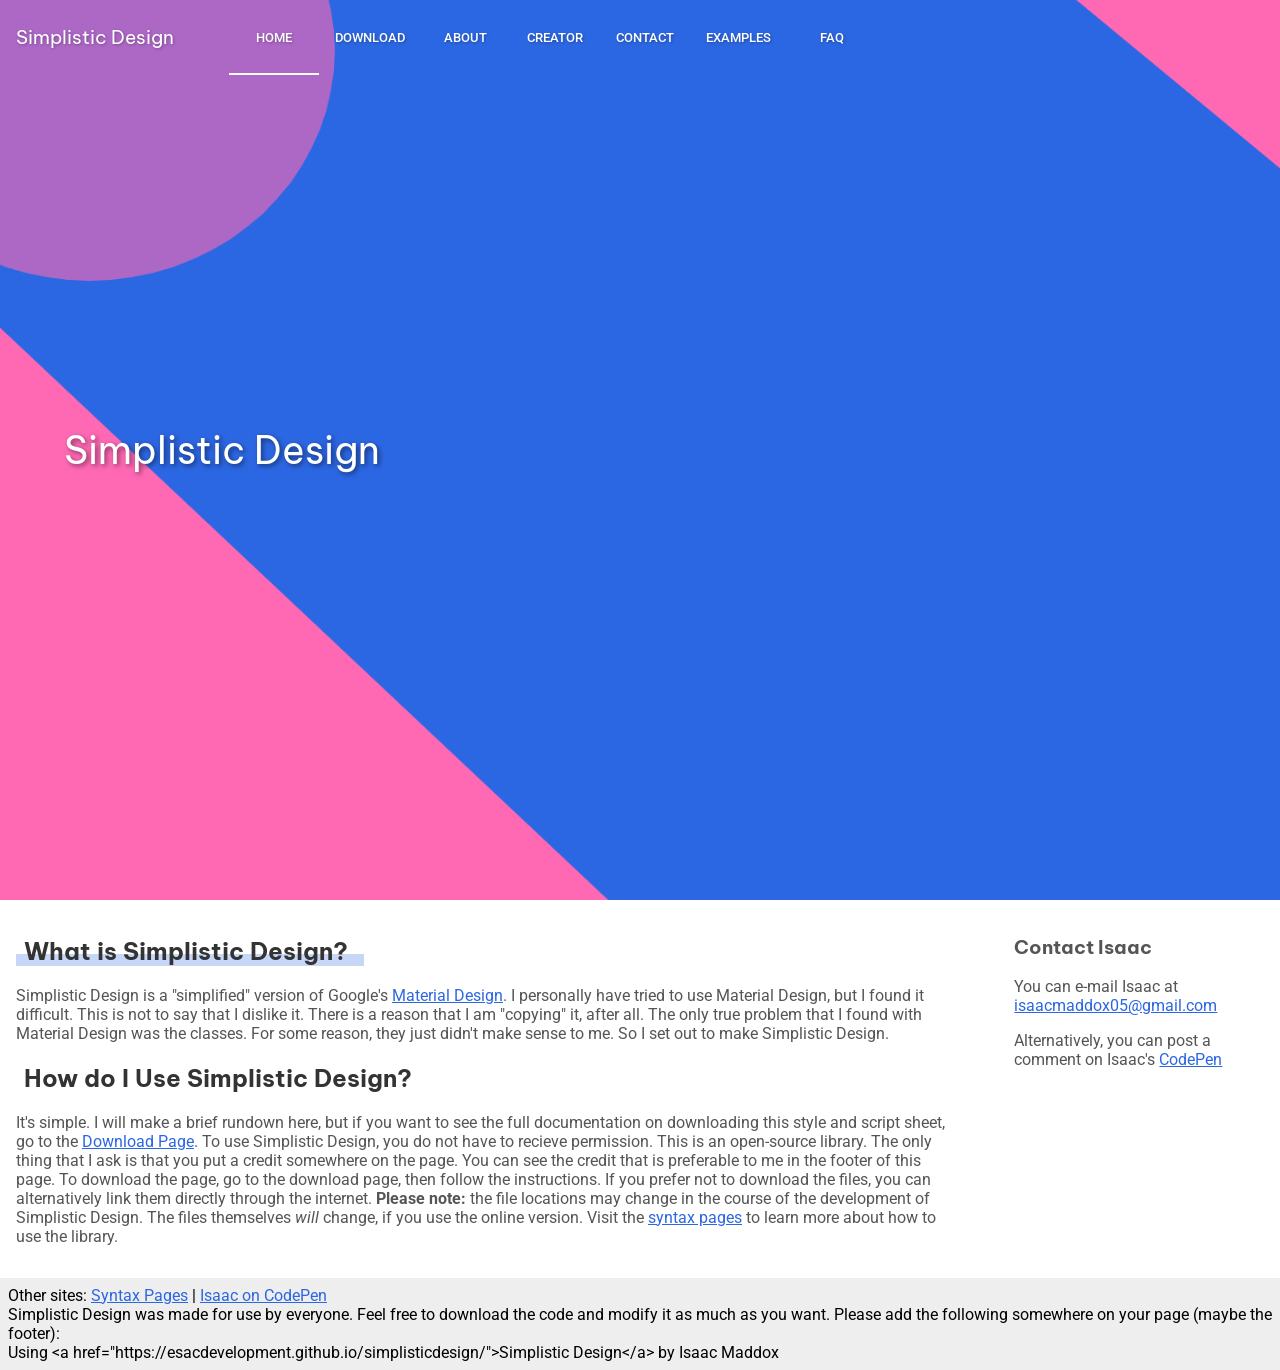
==== commit e38d18bc: "Update index.html" ====
--- a/index.html
+++ b/index.html
@@ -45,7 +45,7 @@
     </header>
     <div class="wrapper" hasAside="true">
         <article>
-            <h2>
+            <h2 class="sd-highlight">
                 What is Simplistic Design?
             </h2>
             <p>
@@ -93,4 +93,4 @@
     </script>
 </body>
 
-</html>+</html>
--- a/styles.css
+++ b/styles.css
@@ -299,9 +299,12 @@
 .wrapper aside a {
     word-wrap: break-word;
 }
-.wrapper article h2, .wrapper article h3, .wrapper article h4, .wrapper article h5, .wrapper article h6  {
+.wrapper article h1, .wrapper article h2, .wrapper article h3, .wrapper article h4, .wrapper article h5, .wrapper article h6  {
     color: #333;
     font-family: "Be Vietnam", sans-serif;
+    padding-right: 16px;
+    width: fit-content;
+    padding-left: 8px;
 }
 .wrapper aside h3 {
     font-family: 'Be Vietnam', sans-serif;
@@ -312,7 +315,7 @@
 body.sd-dark-theme .wrapper article {
     color: #ddd;
 }
-body.sd-dark-theme .wrapper article h2, body.sd-dark-theme .wrapper article h3, body.sd-dark-theme .wrapper article h4, body.sd-dark-theme .wrapper article h5, body.sd-dark-theme .wrapper article h6 {
+body.sd-dark-theme .wrapper article h1, body.sd-dark-theme .wrapper article h2, body.sd-dark-theme .wrapper article h3, body.sd-dark-theme .wrapper article h4, body.sd-dark-theme .wrapper article h5, body.sd-dark-theme .wrapper article h6 {
     color: #fff;
 }
 body.sd-dark-theme .wrapper aside {
@@ -961,9 +964,19 @@
     color: #fff;
 }
 body.sd-dark-theme sd-opts button.opt-selected {
-    background: #2c67e344;
+    background: #20add822;
     color: #20add8;
 }
 sd-opts button:disabled {
     color: #999;
+}
+/* "Highlighting" the headers */
+.wrapper h1.sd-highlight, .wrapper h2.sd-highlight, .wrapper h3.sd-highlight, .wrapper h4.sd-highlight, .wrapper h5.sd-highlight, .wrapper h6.sd-highlight {
+    background: linear-gradient(transparent 60%, #2c67e344 40%);
+}
+body.sd-dark-theme .wrapper h1.sd-highlight, body.sd-dark-theme .wrapper h2.sd-highlight, body.sd-dark-theme .wrapper h3.sd-highlight, body.sd-dark-theme .wrapper h4.sd-highlight, body.sd-dark-theme .wrapper h5.sd-highlight, body.sd-dark-theme .wrapper h6.sd-highlight {
+    background: linear-gradient(transparent 60%, #20add844 40%);
+}
+.wrapper h1.sd-highlight-accent, .wrapper h2.sd-highlight-accent, .wrapper h3.sd-highlight-accent, .wrapper h4.sd-highlight-accent, .wrapper h5.sd-highlight-accent, .wrapper h6.sd-highlight-accent {
+    background: linear-gradient(transparent 60%, #ff69b444 40%);
 }
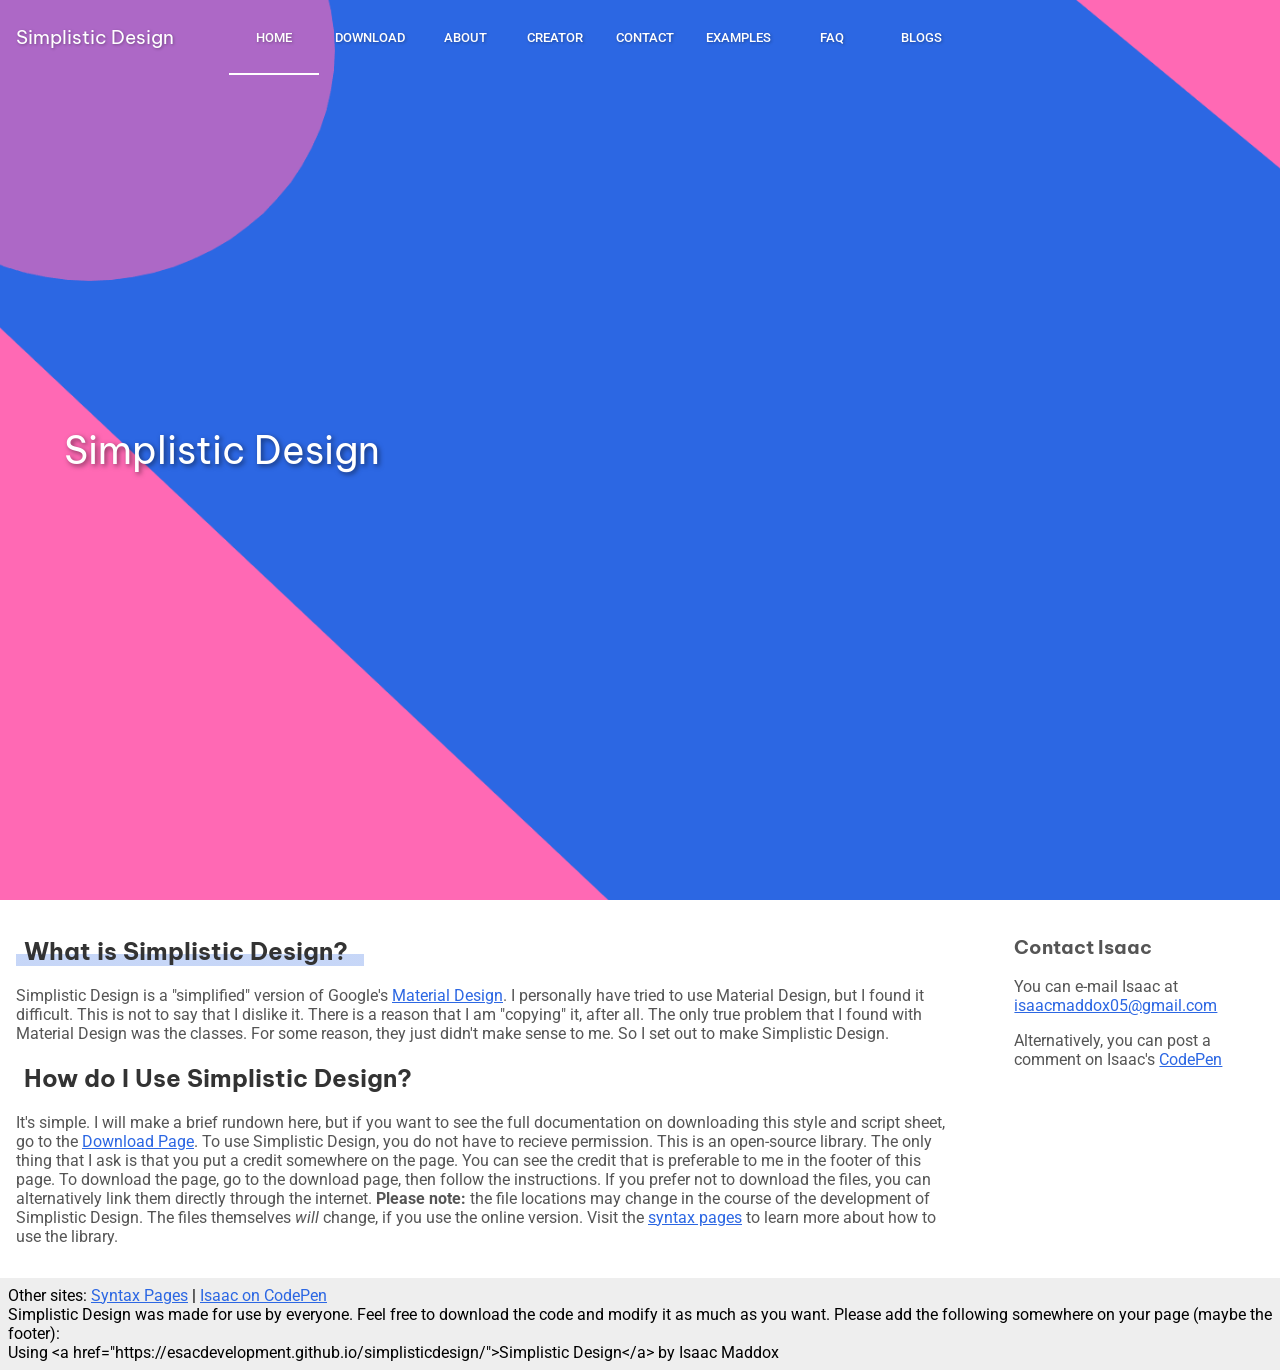
==== commit d21c7984: "A LOT HAPPENED I fixed all of the main pages for Simplistic Design so that they match the current st" ====
--- a/index.html
+++ b/index.html
@@ -38,6 +38,8 @@
             Examples
         </button><button data-url="faq.html" data-icon="question">
             FAQ
+        </button><button data-url="blogs/index.html" data-icon="external-link">
+            Blogs
         </button>
     </nav>
     <header class="sd-page-header">
@@ -93,4 +95,4 @@
     </script>
 </body>
 
-</html>
+</html>
--- a/styles.css
+++ b/styles.css
@@ -30,7 +30,7 @@
     border-radius: 5px;
 }
 *::-webkit-scrollbar-thumb {
-    background: rgba(0, 0, 0, 0.2);
+    background: rgba(0, 0, 0, 0.4);
     border-radius: 5px;
 }
 body.sd-dark-theme *::-webkit-scrollbar {
@@ -376,11 +376,16 @@
     padding: 8px;
     position: absolute;
     bottom: 0;
+    display: flex;
+    align-items: center;
     border-radius: 5px;
     width: calc(100% - 16px);
 }
 body.sd-dark-theme div.sd-card div.sd-card-footer {
     background: #555;
+}
+.sd-card .sd-card-footer .sd-align-right {
+    float: left!important;
 }
 /* Page Footer */
 footer.sd-footer {
@@ -806,7 +811,7 @@
 input[type=text], input[type=password], textarea {
     background: transparent;
     border: none;
-    border-bottom: 1px solid rgba(0, 0, 0 , 0.3);
+    border-bottom: 2px solid rgba(0, 0, 0 , 0.3);
     height: 40px;
     padding-left: 16px;
     padding-right: 16px;
@@ -861,22 +866,34 @@
 input:focus ~ .sd-input-bars:before, input:focus ~ .sd-input-bars:after {
     width: 50%;
 }
+textarea:focus ~ .sd-input-bars:before {
+    width: 50%;
+}
+textarea:focus ~ .sd-input-bars:after {
+    width: 50%;
+}
 .sd-input-wrapper.sd-accent .sd-input-bars:before, .sd-input-wrapper.sd-accent .sd-input-bars:after {
     background: #ff69b4;
 }
 body.sd-dark-theme input {
-    border-bottom: 1px solid rgba(255, 255, 255, 0.2);
+    border-bottom: 2px solid rgba(255, 255, 255, 0.2);
     color: #fff;
 }
 body.sd-dark-theme input:focus {
     background: rgba(255, 255, 255, 0.04);
+}
+.sd-input-wrapper.sd-textarea-wrapper .sd-input-bars {
+    bottom: 4px;
+}
+.sd-input-wrapper textarea {
+    width: 150px;
 }
 /* Selects */
 sd-select {
     display: inline-block;
     border: none;
     background: transparent;
-    border-bottom: 1px solid rgba(0, 0, 0, 0.2);
+    border-bottom: 2px solid rgba(0, 0, 0, 0.2);
     min-width: 25px;
     height: 25px;
     transition: all 0.2s ease;
@@ -898,6 +915,9 @@
 sd-select:hover {
     background: rgba(0, 0, 0, 0.04);
 }
+body.sd-dark-theme sd-select.sd-js-menuopen {
+    border-bottom-color: #20add8!important;
+}
 
 
 sd-opts {
@@ -909,7 +929,6 @@
     position: absolute;
     overflow: hidden;
     height: 0;
-    border-radius: 5px;
     transition: height 0.2s ease;
     z-index: 10000000;
     top: 0;
@@ -943,14 +962,6 @@
     background: #2c67e322;
     color: #2c67e3;
 }
-sd-opts *:first-of-type {
-    border-top-right-radius: 5px;
-    border-top-left-radius: 5px;
-}
-sd-opts *:last-of-type {
-    border-bottom-right-radius: 5px;
-    border-bottom-left-radius: 5px;
-}
 sd-opts button.opt-selected:hover {
     background: #2c67e333;
 }
@@ -979,4 +990,7 @@
 }
 .wrapper h1.sd-highlight-accent, .wrapper h2.sd-highlight-accent, .wrapper h3.sd-highlight-accent, .wrapper h4.sd-highlight-accent, .wrapper h5.sd-highlight-accent, .wrapper h6.sd-highlight-accent {
     background: linear-gradient(transparent 60%, #ff69b444 40%);
+}
+sd-select.sd-js-menuopen {
+    border-bottom-color: #2c67e3;
 }
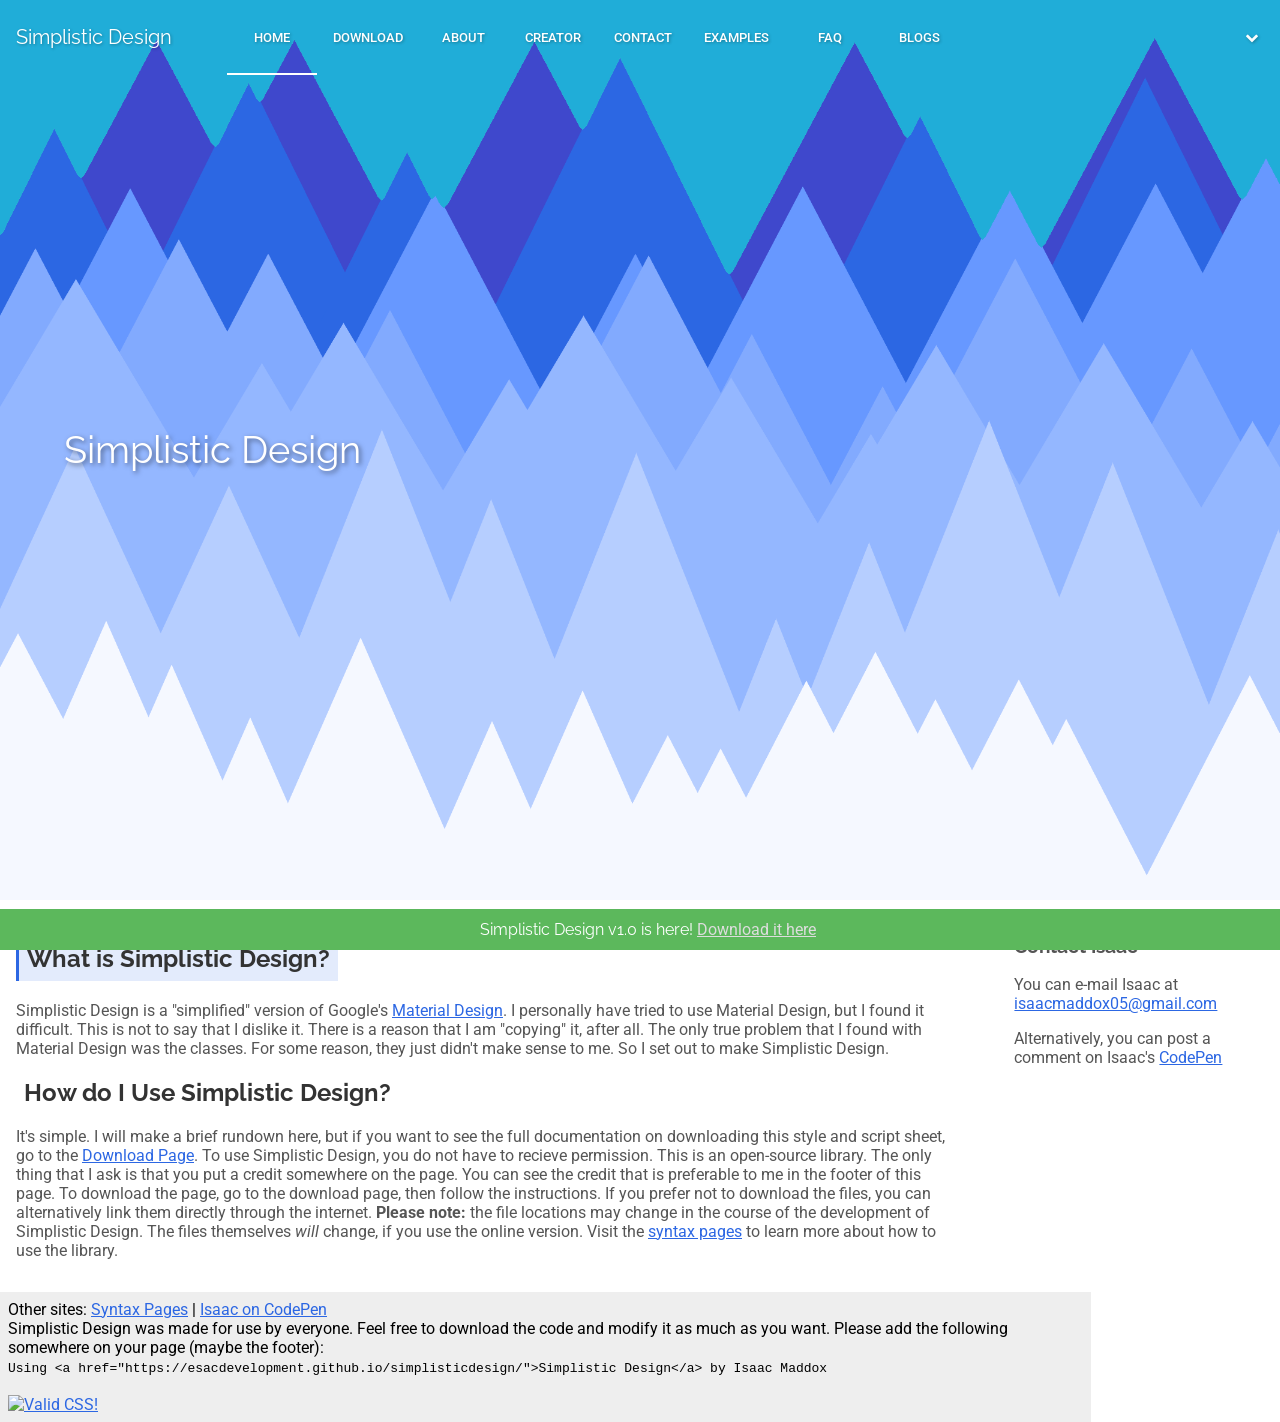
==== commit dfd37cf1: "VERSION 1.0 I have just released version 1! You can download it and check it out on the download pag" ====
--- a/index.html
+++ b/index.html
@@ -7,6 +7,7 @@
     <meta http-equiv="X-UA-Compatible" content="ie=edge">
     <script src="https://code.jquery.com/jquery-2.1.0.js"></script>
     <script src="scripts.js"></script>
+    <script src="default.js"></script>
     <link rel="stylesheet" href="styles.css">
     <meta name="description" content="A take on Google's Material Design, Simplistic Design!">
     <link rel="shortcut icon" href="images/favicon.ico">
@@ -15,7 +16,7 @@
     <title>Simplistic Design</title>
     <style>
         .sd-page-header {
-            background: url('images/headerback_no_words.png');
+            background: url('images/sectionheader.png');
             background-size: cover;
         }
     </style>
@@ -45,7 +46,7 @@
     <header class="sd-page-header">
         Simplistic Design
     </header>
-    <div class="wrapper" hasAside="true">
+    <div class="wrapper" data-hasaside="true">
         <article>
             <h2 class="sd-highlight">
                 What is Simplistic Design?
@@ -86,7 +87,11 @@
             CodePen</a><br />
         Simplistic Design was made for use by everyone. Feel free to download the code and modify it as much as you
         want. Please add the following somewhere on your page (maybe the footer):<br />
-        <code>Using &lt;a href="https://esacdevelopment.github.io/simplisticdesign/"&gt;Simplistic Design&lt;/a&gt; by Isaac Maddox</code>
+        <code>Using &lt;a href="https://esacdevelopment.github.io/simplisticdesign/"&gt;Simplistic Design&lt;/a&gt; by Isaac Maddox</code><br /><br />
+        <a href="http://jigsaw.w3.org/css-validator/check/referer">
+            <img style="border:0;width:88px;height:31px" src="http://jigsaw.w3.org/css-validator/images/vcss-blue"
+                alt="Valid CSS!" />
+        </a>
     </footer>
     <script>
         $(document).ready(function () {
--- a/styles.css
+++ b/styles.css
@@ -1,996 +1,1169 @@
 /* Styles for the entire page, also includes "*" selectors and @imports */
 @import url('https://fonts.googleapis.com/css?family=Roboto:300,400,500,600');
-@import url('https://fonts.googleapis.com/css?family=Be+Vietnam:300,400,500,600&display=swap');
-
+@import url('https://fonts.googleapis.com/css?family=Raleway:300,400,500,600&display=swap');
+::selection {
+  background: #2c67e333;
+}
+body.sd-dark-theme ::selection {
+  background: #20add844;
+  color: #fff;
+}
 /* Align text styles */
 .sd-align-right {
-    float: right;
-}
-
-body, html {
-    height: 100%;
-    width: 100%;
-    margin: 0;
-}
-body.sd-dark {
-    background: #333;
+  float: right;
+}
+body,
+html {
+  height: 100%;
+  width: 100%;
+  margin: 0;
+}
+body.sd-dark-theme {
+  background: #333;
 }
 a {
-    color: #2c67e3;
-}
-*:not(code), *:not(code *) {
-    font-family: 'Roboto';
+  color: #2c67e3;
+}
+*:not(code) {
+  font-family: 'Roboto', sans-serif;
 }
 * {
-    -webkit-tap-highlight-color: transparent;
+  -webkit-tap-highlight-color: transparent;
 }
 *::-webkit-scrollbar {
-    background: #fff;
-    width: 5px;
-    border-radius: 5px;
+  background: #fff;
+  width: 5px;
+  border-radius: 5px;
 }
 *::-webkit-scrollbar-thumb {
-    background: rgba(0, 0, 0, 0.4);
-    border-radius: 5px;
+  background: rgba(0, 0, 0, 0.4);
+  border-radius: 5px;
 }
 body.sd-dark-theme *::-webkit-scrollbar {
-    background: rgba(255, 255, 255, 0.5);
+  background: rgba(255, 255, 255, 0.5);
 }
 body.sd-dark-theme *::-webkit-scrollbar-thumb {
-    background: rgba(255, 255, 255, 0.7);
-    border-radius: 5px;
+  background: rgba(255, 255, 255, 0.7);
+  border-radius: 5px;
 }
 /* Begin Navigation Bar Styles */
-
 .sd-nav {
-    height: 75px;
-    max-height: 75px;
-    background: #fff;
-    display: block;
-    z-index: 10000;
-    width: 100vw;
-    position: fixed;
-    width: calc(100% - 32px);
-    padding-left: 16px;
-    padding-right: 16px;
-    box-shadow: 0px 3px 5px rgba(0, 0, 0, 0.25);
-    transition: all 0.2s ease;
+  height: 75px;
+  max-height: 75px;
+  background: #fff;
+  display: block;
+  z-index: 10000;
+  width: 100vw!important;
+  position: fixed;
+  width: calc(68%);
+  padding-left: 16px;
+  padding-right: 16px;
+  box-shadow: 0px 3px 5px rgba(0, 0, 0, 0.25);
+  transition: all 0.2s ease;
 }
 .sd-nav .sd-nav-co img {
-    height: 100%;
-    width: 150px;
+  height: 100%;
+  width: 150px;
 }
 .sd-nav a.sd-nav-co {
-    font-family: 'Be Vietnam', sans-serif;
-    font-size: 1.5vw;
-    color: #333;
-    text-decoration: none;
-    line-height: 75px;
-    margin-right: 4vw;
-    vertical-align: top;
-    transition: all 0.2s ease;
+  font-family: 'Raleway', serif;
+  font-size: 20px;
+  color: #333;
+  text-decoration: none;
+  line-height: 75px;
+  margin-right: 4vw;
+  vertical-align: top;
+  transition: all 0.2s ease;
 }
 .sd-nav button:not(.sd-show-side-nav) {
-    height: 100%;
-    background: transparent;
-    color: #555;
-    border: none;
-    min-width: 7vw;
-    font-family: 'Roboto', sans-serif;
-    text-transform: uppercase;
-    font-weight: 500;
-    outline: none;
-    cursor: pointer;
-    transition: all 0.2s ease;
-    padding-right: 16px;
-    padding-left: 16px;
-    overflow: hidden;
-    position: relative;
+  height: 100%;
+  background: transparent;
+  color: #555;
+  border: none;
+  min-width: 7vw;
+  font-family: 'Roboto', sans-serif;
+  text-transform: uppercase;
+  font-weight: 500;
+  outline: none;
+  cursor: pointer;
+  transition: all 0.2s ease;
+  padding-right: 16px;
+  padding-left: 16px;
+  overflow: hidden;
+  position: relative;
 }
 .sd-nav button:hover {
-    background: rgba(0, 0, 0, 0.05);
+  background: rgba(0, 0, 0, 0.05);
 }
 .sd-nav button:active {
-    background: rgba(0, 0, 0, 0.1);
+  background: rgba(0, 0, 0, 0.1);
 }
 .sd-nav button.sd-show-options {
-    height: 100%;
-    width: 30%;
-    border: none;
-    outline: none;
-    opacity: 1;
-    float: right;
-    font-family: 'Roboto';
-    display: none;
-    background: transparent;
-    padding: none;
+  height: 100%;
+  width: 30%;
+  border: none;
+  outline: none;
+  opacity: 1;
+  float: right;
+  font-family: 'Roboto', sans-serif;
+  display: none;
+  background: transparent;
+  padding: 0px;
 }
 .sd-nav button.sd-show-options i {
-    transition: all 0.2s ease;
+  transition: all 0.2s ease;
 }
 /* Customize navbar for mobile or small devices */
 @media screen and (max-width: 720px) {
-    .sd-nav {
-        overflow: hidden;
-        width: 100%;
-        padding: 0px;
-    }
-    .sd-nav a.sd-nav-co {
-        width: 60%;
-        padding: none;
-        display: inline-block;
-        font-size: 5vw;
-        text-align: center;
-        background: transparent;
-    }
-    .sd-nav button.sd-show-options {
-        display: inline-block;
-    }
-    .sd-page-header {
-        font-size: 7vw!important;
-    }
-    .wrapper[hasAside] aside {
-        float: auto;
-        width: auto!important;
-    }
-    .wrapper[hasAside=true] article {
-        width: auto!important;
-    }
-    .sd-show-side-nav {
-        display: none!important;
-    }
+  .sd-nav {
+    overflow: hidden;
+    width: 100%;
+    padding: 0px;
+  }
+  .sd-nav a.sd-nav-co {
+    width: 60%;
+    padding: 0px;
+    display: inline-block;
+    font-size: 5vw;
+    text-align: center;
+    background: transparent;
+  }
+  .sd-nav button.sd-show-options {
+    display: inline-block;
+  }
+  .sd-page-header {
+    font-size: 7vw!important;
+  }
+  .wrapper[data-hasaside] aside {
+    width: auto!important;
+  }
+  .wrapper[data-hasaside=true] article {
+    width: auto!important;
+  }
+  .sd-show-side-nav {
+    display: none!important;
+  }
 }
 /* Search Bar */
-
 .sd-nav span.sd-search-wrapper {
-    height: 100%;
-    float: right;
-    line-height: 10vh;
+  height: 100%;
+  float: right;
+  line-height: 10vh;
 }
 .sd-nav span.sd-search-wrapper input.sd-nav-search {
-    height: 5vh;
-    width: 4vw;
-    padding-left: 16px;
-    /* text-shadow: none; */
-    padding-right: 16px;
-    color: #333;
-    border: none;
-    outline: none;
-    border-radius: 10px;
-    font-family: 'Roboto';
-    transition: all 0.2s ease;
-    border: 1px solid rgba(0, 0, 0, 0.1);
-    background: rgba(255, 255, 255, 0.4);
+  height: 5vh;
+  width: 4vw;
+  padding-left: 16px;
+  padding-right: 16px;
+  color: #333;
+  border: none;
+  outline: none;
+  border-radius: 10px;
+  font-family: 'Roboto', sans-serif;
+  transition: all 0.2s ease;
+  border: 1px solid rgba(0, 0, 0, 0.1);
+  background: rgba(255, 255, 255, 0.4);
 }
 .sd-nav span.sd-search-wrapper input.sd-nav-search:focus {
-    border: 1px solid #20add844;
-    width: 15vw;
+  border: 1px solid #20add844;
+  width: 15vw;
 }
 .sd-nav.transparent span.sd-search-wrapper input.sd-nav-search {
-    background: rgba(255, 255, 255, 0.4);
-    color: #fff;
-    border: none;
+  background: rgba(255, 255, 255, 0.4);
+  color: #fff;
+  border: none;
 }
 .sd-nav.transparent span.sd-search-wrapper input.sd-nav-search::-webkit-input-placeholder {
-    color: rgba(255, 255, 255, 0.8);
-
+  color: rgba(255, 255, 255, 0.8);
 }
 .sd-nav.transparent span.sd-search-wrapper input.sd-nav-search:focus {
-    box-shadow: none;
-    border: none;
-    width: 15vw;
+  box-shadow: none;
+  border: none;
+  width: 15vw;
 }
 .sd-nav span.sd-search-wrapper[hasButton=true] input.sd-nav-search {
-    border-top-right-radius: 0px;
-    border-bottom-right-radius: 0px;
+  border-top-right-radius: 0px;
+  border-bottom-right-radius: 0px;
 }
 .sd-nav span.sd-search-wrapper button.sd-nav-search-button {
-    height: calc(5vh + 4px);
-    background: rgba(255, 255, 255, 0.4);
-    min-width: 1vw!important;
-    width: 2vw;
-    border-top-right-radius: 10px;
-    border-bottom-right-radius: 10px;
-    padding-right: 4px;
-    padding-left: 4px;
-    border: 1px solid rgba(0, 0, 0, 0.1);
-    border-left: none;
+  height: calc(9vh);
+  background: rgba(255, 255, 255, 0.4);
+  min-width: 1vw!important;
+  width: 2vw;
+  border-top-right-radius: 10px;
+  border-bottom-right-radius: 10px;
+  padding-right: 4px;
+  padding-left: 4px;
+  border: 1px solid rgba(0, 0, 0, 0.1);
+  border-left: none;
 }
 .sd-nav.transparent span.sd-search-wrapper button.sd-nav-search-button {
-    border: none;
-    height: calc(5vh + 2px);
+  border: none;
+  height: calc(7vh);
 }
 .sd-nav span.sd-search-wrapper button.sd-nav-search-button:hover {
-    background: rgba(255, 255, 255, 0.5);
+  background: rgba(255, 255, 255, 0.5);
 }
 /* Dark NavBar Styles */
 /* Search */
 body.sd-dark-theme .sd-nav:not(.transparent) span.sd-search-wrapper input.sd-nav-search {
-    color: #fff;
+  color: #fff;
 }
 body.sd-dark-theme .sd-nav:not(.transparent) span.sd-search-wrapper input.sd-nav-search::-webkit-input-placeholder {
-    color: #ddd;
+  color: #ddd;
 }
 body.sd-dark-theme .sd-nav {
-    background: #333;
-    color: #fff;
+  background: #333;
+  color: #fff;
 }
 body.sd-dark-theme .sd-nav a.sd-nav-co {
-    color: #fff;
+  color: #fff;
 }
 body.sd-dark-theme .sd-nav button {
-    color: #ddd;
-}
-body.sd-dark-theme .sd-nav button:hover, .sd-nav.transparent button:hover {
-    background: rgba(255, 255, 255, 0.05);
-}
-body.sd-dark-theme .sd-nav button:active, .sd-nav.transparent button:active {
-    background: rgba(255, 255, 255, 0.1);
+  color: #ddd;
+}
+body.sd-dark-theme .sd-nav button:hover,
+.sd-nav.transparent button:hover {
+  background: rgba(255, 255, 255, 0.05);
+}
+body.sd-dark-theme .sd-nav button:active,
+.sd-nav.transparent button:active {
+  background: rgba(255, 255, 255, 0.1);
 }
 .sd-nav.transparent {
-    background: transparent!important;
-    box-shadow: none;
+  background: transparent!important;
+  box-shadow: none;
 }
 .sd-nav.transparent a.sd-nav-co {
-    color: #fff;
+  color: #fff;
 }
 .sd-nav.transparent button {
-    color: #fefefe;
+  color: #fefefe;
 }
 .sd-nav.transparent * {
-    text-shadow: 1px 1px 3px rgba(0, 0, 0, 0.3);
+  text-shadow: 1px 1px 3px rgba(0, 0, 0, 0.3);
 }
 .sd-nav button:disabled {
-    box-shadow: inset 0px -2px 0px #555;
-}
-body.sd-dark-theme .sd-nav button:disabled, .sd-nav.transparent button:disabled {
-    box-shadow: inset 0px -2px 0px #fff;
+  box-shadow: inset 0px -2px 0px #555;
+}
+body.sd-dark-theme .sd-nav button:disabled,
+.sd-nav.transparent button:disabled {
+  box-shadow: inset 0px -2px 0px #fff;
 }
 /* Header (page and section) */
 .sd-page-header {
-    height: 100vh;
-    padding-left: 5vw;
-    color: #fff;
-    text-shadow: 2px 2px 5px rgba(0, 0, 0, 0.5);
-    line-height: 100vh;
-    font-size: 3vw;
-    background: #2c67e3;
-    transition: all 0.0s linear;
-    -webkit-user-select: none;
-    background-size: cover;
-    font-family: 'Be Vietnam', sans-serif;
+  height: 100vh;
+  padding-left: 5vw;
+  color: #fff;
+  text-shadow: 2px 2px 5px rgba(0, 0, 0, 0.5);
+  line-height: 100vh;
+  font-size: 3vw;
+  background: #2c67e3;
+  transition: all 0.05s ease-out;
+  -webkit-user-select: none;
+  background-size: cover;
+  background-repeat: no-repeat!important;
+  font-family: 'Raleway', sans-serif;
 }
 div.sd-section-header {
-    height: 20vh;
-    width: 100%;
-    background-attachment: fixed;
-    background-size: cover;
-    background: #2c67e3;
-    color: #fff;
-    text-shadow: 2px 2px 5px rgba(0, 0, 0, 0.3);
-    line-height: 20vh;
-    font-family: 'Be Vietnam';
-    padding-left: 3vw;
-    font-size: 2vw;
-    -webkit-user-select: none;
+  height: 20vh;
+  width: auto;
+  /* background-size: cover; */
+  background: #2c67e3;
+  color: #fff;
+  text-shadow: 2px 2px 5px rgba(0, 0, 0, 0.3);
+  line-height: 20vh;
+  font-family: 'Raleway', sans-serif;
+  padding-left: 3vw;
+  font-size: 2em;
+  -webkit-user-select: none;
 }
 /* Article and Aside elements */
 /* Light Styles (Default) */
 .wrapper {
-    background: #fff;
-    padding: 16px;
-    overflow: auto;
+  background: #fff;
+  padding: 16px;
+  overflow: auto;
 }
 .wrapper article {
-    color: #555;
-    font-family: 'Roboto', sans-serif;
-}
-.wrapper[hasAside=true] article {
-    width: 75%;
-    float: left;
-    color: #555;
-}
-.wrapper[hasAside=true] aside {
-    width: 20%;
-    color: #555;
-    float: right;
-    font-family: 'Roboto', sans-serif;
+  color: #555;
+  font-family: 'Roboto', sans-serif;
+}
+.wrapper[data-hasaside=true] article {
+  width: 75%;
+  float: left;
+  color: #555;
+}
+.wrapper[data-hasaside=true] aside {
+  width: 20%;
+  color: #555;
+  float: right;
+  font-family: 'Roboto', sans-serif;
 }
 .wrapper aside a {
-    word-wrap: break-word;
-}
-.wrapper article h1, .wrapper article h2, .wrapper article h3, .wrapper article h4, .wrapper article h5, .wrapper article h6  {
-    color: #333;
-    font-family: "Be Vietnam", sans-serif;
-    padding-right: 16px;
-    width: fit-content;
-    padding-left: 8px;
+  word-wrap: break-word;
+}
+.wrapper article h1,
+.wrapper article h2,
+.wrapper article h3,
+.wrapper article h4,
+.wrapper article h5,
+.wrapper article h6 {
+  color: #333;
+  font-family: "Raleway", serif;
+  padding-right: 16px;
+  width: fit-content;
+  padding-left: 8px;
 }
 .wrapper aside h3 {
-    font-family: 'Be Vietnam', sans-serif;
+  font-family: 'Raleway', serif;
 }
 body.sd-dark-theme .wrapper {
-    background: #333;
+  background: #333;
 }
 body.sd-dark-theme .wrapper article {
-    color: #ddd;
-}
-body.sd-dark-theme .wrapper article h1, body.sd-dark-theme .wrapper article h2, body.sd-dark-theme .wrapper article h3, body.sd-dark-theme .wrapper article h4, body.sd-dark-theme .wrapper article h5, body.sd-dark-theme .wrapper article h6 {
-    color: #fff;
+  color: #ddd;
+}
+body.sd-dark-theme .wrapper article h1,
+body.sd-dark-theme .wrapper article h2,
+body.sd-dark-theme .wrapper article h3,
+body.sd-dark-theme .wrapper article h4,
+body.sd-dark-theme .wrapper article h5,
+body.sd-dark-theme .wrapper article h6 {
+  color: #fff;
 }
 body.sd-dark-theme .wrapper aside {
-    color: #bbb;
+  color: #bbb;
 }
 body.sd-dark-theme .wrapper aside h3 {
-    color: #eee;
+  color: #eee;
 }
 body.sd-dark-theme .wrapper a {
-    color: #42cffa;
+  color: #42cffa;
 }
 /* Cards */
 div.sd-card {
-    min-height: 100px;
-    min-width: 100px;
-    width: calc(50vh - 16px);
-    height: calc(50vh - 16px);
-    box-shadow: 2px 2px 5px rgba(0, 0, 0, 0.25);
-    border-radius: 5px;
-    /* padding: 16px; */
-    background: #fff;
-    color: #555;
-    position: relative;
-    overflow: hidden;
+  min-height: 100px;
+  min-width: 100px;
+  width: calc(34vh);
+  height: calc(34vh);
+  box-shadow: 2px 2px 5px rgba(0, 0, 0, 0.25);
+  border-radius: 5px;
+  /* padding: 16px; */
+  background: #fff;
+  color: #555;
+  position: relative;
+  overflow: hidden;
 }
 @media screen and (max-width: 720px) {
-    div.sd-card {
-        height: calc(75vw - 16px);
-        width: calc(75vw - 16px);
-    }
+  div.sd-card {
+    height: calc(59vw);
+    width: calc(59vw);
+  }
 }
 body.sd-dark-theme div.sd-card {
-    background: #333;
-    box-shadow: 2px 2px 5px rgba(0, 0, 0, 0.5);
-    color: #ddd;
+  background: #333;
+  box-shadow: 2px 2px 5px rgba(0, 0, 0, 0.5);
+  color: #ddd;
 }
 div.sd-card div.sd-card-header {
-    background: #eee;
-    border-radius: 5px;
-    padding: 16px;
-    font-family: 'Be Vietnam';
-    font-size: 1.4em;
-    color: #555;
+  background: #eee;
+  border-radius: 5px;
+  padding: 16px;
+  font-family: 'Raleway', serif;
+  font-size: 1.4em;
+  color: #555;
 }
 body.sd-dark-theme div.sd-card-header {
-    background: #555;
-    color: #fff;
+  background: #555;
+  color: #fff;
 }
 div.sd-card p {
-    padding-left: 8px;
-    padding-right: 8px;
-    font-family: 'Roboto';
-    text-indent: 8px;
-    overflow: auto;
+  padding-left: 8px;
+  padding-right: 8px;
+  font-family: 'Roboto', sans-serif;
+  text-indent: 8px;
+  overflow: auto;
 }
 div.sd-card div.sd-card-footer {
-    background: #eee;
-    padding: 8px;
-    position: absolute;
-    bottom: 0;
-    display: flex;
-    align-items: center;
-    border-radius: 5px;
-    width: calc(100% - 16px);
+  background: #eee;
+  padding: 8px;
+  position: absolute;
+  bottom: 0;
+  display: flex;
+  align-items: center;
+  border-radius: 5px;
+  width: calc(100%);
 }
 body.sd-dark-theme div.sd-card div.sd-card-footer {
-    background: #555;
+  background: #555;
 }
 .sd-card .sd-card-footer .sd-align-right {
-    float: left!important;
+  float: left!important;
 }
 /* Page Footer */
 footer.sd-footer {
-    background: #eee;
-    padding: 8px;
-    font-family: 'Roboto';
-    word-wrap: break-word;
-    width: calc(100% - 16px);
+  background: #eee;
+  padding: 8px;
+  font-family: 'Roboto', sans-serif;
+  word-wrap: break-word;
+  width: calc(84%);
 }
 body.sd-dark-theme footer.sd-footer {
-    color: #eee;
-    background: #555;
+  color: #eee;
+  background: #555;
 }
 body.sd-dark-theme footer a {
-    color: #20add8;
+  color: #20add8;
 }
 /* This is also part of the navigation styles */
 .sd-nav.js-nav-open {
-    background: #fff!important;
-    box-shadow: 0px 2px 5px rgba(0, 0, 0, 0.2);
-}
-.sd-nav.js-nav-open button, .sd-nav.js-nav-open a {
-    color: #333!important;
-    text-shadow: none!important;
+  background: #fff!important;
+  box-shadow: 0px 2px 5px rgba(0, 0, 0, 0.2);
+}
+.sd-nav.js-nav-open button,
+.sd-nav.js-nav-open a {
+  color: #333!important;
+  text-shadow: none!important;
 }
 .sd-nav.js-nav-open button:disabled {
-    box-shadow: 0px -2px 0px #333 inset;
+  box-shadow: 0px -2px 0px #333 inset;
 }
 body.sd-dark-theme .sd-nav.js-nav-open {
-    background: #333!important;
-}
-body.sd-dark-theme .sd-nav.js-nav-open button, body.sd-dark-theme .sd-nav.js-nav-open a {
-    color: #fff!important;
+  background: #333!important;
+}
+body.sd-dark-theme .sd-nav.js-nav-open button,
+body.sd-dark-theme .sd-nav.js-nav-open a {
+  color: #fff!important;
 }
 /* Side Nav Bar */
 .sd-side-nav {
-    height: 100vh;
-    padding-top: 16px;
-    position: fixed;
-    width: 25vw;
-    background: #fff;
-    top: 0;
-    left: -100vw;
-    z-index: 100000;
-    overflow: auto;
-    box-shadow: 2px 0px 5px rgba(0, 0, 0, 0.2);
-    transition: all 0.2s ease;
+  height: 100vh;
+  padding-top: 16px;
+  position: fixed;
+  width: 400px;
+  background: #fff;
+  top: 0;
+  left: -100vw;
+  z-index: 100000;
+  overflow: auto;
+  box-shadow: 2px 0px 5px rgba(0, 0, 0, 0.2);
+  transition: all 0.2s ease;
 }
 .sd-side-nav button.js-menuopen {
-    background: rgba(0, 0, 0, 0.025);
+  background: rgba(0, 0, 0, 0.05);
 }
 .sd-side-nav a.sd-co {
-    height: 8vh;
-    width: 25vw;
-    color: #333;
-    text-decoration: none;
-    font-family: 'Be Vietnam';
-    text-align: center;
-    display: inline-block;
-    line-height: 8vh;
-    font-size: 1.5vw;
+  height: 8vh;
+  width: 100%;
+  color: #333;
+  text-decoration: none;
+  font-family: 'Raleway', serif;
+  text-align: center;
+  display: inline-block;
+  line-height: 8vh;
+  font-size: 20px;
 }
 .sd-side-nav button {
-    height: 8vh;
-    width: 25vw;
-    background: transparent;
-    color: #333;
-    font-family: 'Roboto';
-    text-transform: uppercase;
-    font-weight: 500;
-    border: none;
-    outline: none;
-    cursor: pointer;
-    transition: all 0.2s ease;
-    text-align: left;
-    padding-left: 3vw;
-    overflow: hidden;
-    position: relative;
+  height: 8vh;
+  width: 100%;
+  background: transparent;
+  color: #333;
+  font-family: 'Roboto', sans-serif;
+  text-transform: uppercase;
+  font-weight: 500;
+  border: none;
+  outline: none;
+  cursor: pointer;
+  transition: all 0.2s ease;
+  text-align: left;
+  padding-left: 3vw;
+  overflow: hidden;
+  position: relative;
 }
 .sd-side-nav button:hover {
-    background: rgba(0, 0, 0, 0.05);
+  background: rgba(0, 0, 0, 0.05);
 }
 .sd-side-nav button:active {
-    background: rgba(0, 0, 0, 0.1);
+  background: rgba(0, 0, 0, 0.1);
 }
 .sd-show-side-nav {
-    background: transparent;
-    color: #333;
-    height: 55px;
-    width: 55px;
-    margin-top: 10px;
-    vertical-align: top;
-    border: none;
-    outline: none;
-    border-radius: 50%;
-    cursor: pointer;
-    transition: all 0.2s ease;
-    margin-right: 16px;
-    display: inline-block;
-    overflow: hidden;
-    position: relative;
+  background: transparent;
+  color: #333;
+  height: 55px;
+  width: 55px;
+  margin-top: 10px;
+  vertical-align: top;
+  border: none;
+  outline: none;
+  border-radius: 50%;
+  cursor: pointer;
+  transition: all 0.2s ease;
+  margin-right: 16px;
+  display: inline-block;
+  overflow: hidden;
+  position: relative;
 }
 /* Side Nav Mobile Styles */
 @media screen and (max-width: 720px) {
-    .sd-side-nav a.sd-co {
-        display: none;
-    }
-    .sd-side-nav button {
-        width: 100vw;
-        font-size: 4.5vw;
-    }
+  .sd-side-nav a.sd-co {
+    display: none;
+  }
+  .sd-side-nav button {
+    width: 100vw;
+    font-size: 4.5vw;
+  }
 }
 /* Side nav search container and input */
-.sd-side-nav span.sd-nav-search-wrapper{
-    width: 100%;
-    height: 8vh;
-    display: inline-block;
-    line-height: 8vh;
+.sd-side-nav span.sd-nav-search-wrapper {
+  width: 100%;
+  height: 8vh;
+  display: inline-block;
+  text-align: center;
+  line-height: 8vh;
+  margin-bottom: 10px;
 }
 .sd-side-nav span.sd-nav-search-wrapper input {
-    background: #eee;
-    border: none;
-    width: calc(90% - 32px);
-    height: 7vh;
-    border-radius: 6px;
-    outline: none;
-    color: #333;
-    padding-left: 16px;
-    padding-right: 16px;
-    font-family: 'Roboto';
-    margin-left: 5%;
+  background: #eee;
+  border: none;
+  width: calc(58%);
+  height: 7vh;
+  border-radius: 6px;
+  outline: none;
+  color: #333;
+  padding-left: 16px;
+  padding-right: 16px;
+  font-family: 'Roboto';
 }
 .sd-side-nav span.sd-nav-search-wrapper input:focus {
-    box-shadow: 0px 0px 5px #20add855;
+  box-shadow: 0px 0px 5px #20add855;
 }
 /* side nav dark themes */
 body.sd-dark-theme .sd-side-nav {
-    background: #444;
+  background: #444;
 }
 body.sd-dark-theme .sd-side-nav button {
-    color: #eee;
+  color: #eee;
 }
 body.sd-dark-theme .sd-side-nav .sd-nav-search-wrapper input {
-    background: #666;
-    color: #eee;
+  background: #666;
+  color: #eee;
 }
 body.sd-dark-theme .sd-side-nav .sd-nav-search-wrapper input:focus {
-    box-shadow: 0px 0px 5px rgba(255, 255, 255, 0.2);
+  box-shadow: 0px 0px 5px rgba(255, 255, 255, 0.2);
 }
 body.sd-dark-theme .sd-side-nav .sd-nav-search-wrapper input::-webkit-input-placeholder {
-    color: #999;
+  color: #999;
 }
 body.sd-dark-theme .sd-side-nav a.sd-co {
-    color: #fff;
+  color: #fff;
+}
+.sd-side-nav button span.sd-js-drop-icon {
+  float: right;
+  margin-right: 20px;
+  transition: all 0.2s ease;
 }
 .sd-side-nav button i {
-    float: right;
-    margin-right: 20px;
-    transition: all 0.2s ease;
+  margin-right: 10px;
+  transition: all 0.2s ease;
 }
 .sd-side-nav div.sd-side-nav-menu {
-    background: #eee;
-    overflow: hidden;
-    height: 0;
-    transition: all 0.2s ease;
+  background: #dedede;
+  overflow: hidden;
+  height: 0;
+  border-left: 4px solid #2c67e3aa;
+  transition: all 0.2s ease;
+}
+.sd-side-nav div.sd-side-nav-menu button {
+  padding-left: calc(3vw + 16px);
 }
 body.sd-dark-theme .sd-side-nav div.sd-side-nav-menu {
-    background: #555;
+  background: #555;
+  border-left: 4px solid #20add8aa;
 }
 @media screen and (max-width: 720px) {
-    .sd-side-nav div.sd-side-nav-menu {
-        background: #ccc;
-    }
-    .sd-side-nav {
-        background: #eee!important;
-    }
-    body.sd-dark-theme .sd-side-nav div.sd-side-nav-menu {
-        background: #333;
-    }
-    body.sd-dark-theme .sd-side-nav {
-        background: #444!important;
-    }
+  .sd-side-nav div.sd-side-nav-menu {
+    background: #ccc;
+  }
+  .sd-side-nav {
+    background: #eee!important;
+    left: -150vw;
+  }
+  body.sd-dark-theme .sd-side-nav div.sd-side-nav-menu {
+    background: #333;
+  }
+  body.sd-dark-theme .sd-side-nav {
+    background: #444!important;
+  }
 }
 /* This marks the beginning of the styles for the rest of the elements (not a structure element like navigation) */
 /* Buttons
    Default Button */
 .sd-button {
-    min-width: 75px;
-    font-family: 'Roboto';
-    border: none;
-    padding-left: 8px;
-    padding-right: 8px;
-    height: 35px;
-    border-radius: 5px;
-    background: transparent;
-    font-weight: 500;
-    text-transform: uppercase;
-    cursor: pointer;
-    outline: none;
-    transition: all 0.2s ease;
-    -webkit-tap-highlight-color: transparent;
-    -webkit-user-select: none;
-    position: relative;
-    overflow: hidden;
+  min-width: 75px;
+  font-family: 'Roboto', sans-serif;
+  border: none;
+  padding-left: 8px;
+  padding-right: 8px;
+  height: 35px;
+  border-radius: 5px;
+  background: transparent;
+  font-weight: 500;
+  text-transform: uppercase;
+  cursor: pointer;
+  outline: none;
+  transition: all 0.2s ease;
+  -webkit-tap-highlight-color: transparent;
+  -webkit-user-select: none;
+  position: relative;
+  overflow: hidden;
 }
 button::-moz-focus-inner {
   border: 0;
 }
 .sd-button:hover {
-    background: rgba(0, 0, 0, 0.05);
+  background: rgba(0, 0, 0, 0.05);
 }
 .sd-button:active {
-    background: rgba(0, 0, 0, 0.1);
+  background: rgba(0, 0, 0, 0.1);
 }
 /* Raised */
 .sd-button.sd-button-raised {
-    background: #ededed;
-    box-shadow: 2px 2px 4px rgba(0, 0, 0, 0.2);
+  background: #ededed;
+  box-shadow: 2px 2px 4px rgba(0, 0, 0, 0.2);
 }
 .sd-button.sd-button-raised:active {
-    background: #dcdcdc;
-    box-shadow: 2px 2px 3px rgba(0, 0, 0, 0.3);
+  background: #dcdcdc;
+  box-shadow: 2px 2px 3px rgba(0, 0, 0, 0.3);
 }
 body.sd-dark-theme button.sd-button {
-    color: #eee;
+  color: #eee;
 }
 body.sd-dark-theme button.sd-button:hover {
-    background: rgba(255, 255, 255, 0.05);
+  background: rgba(255, 255, 255, 0.05);
 }
 body.sd-dark-theme button.sd-button:active {
-    background: rgba(255, 255, 255, 0.1);
+  background: rgba(255, 255, 255, 0.1);
 }
 body.sd-dark-theme button.sd-button.sd-button-raised {
-    background: #444;
+  background: #444;
 }
 body.sd-dark-theme button.sd-button.sd-button-raised:active {
-    background: #454545;
-    box-shadow: 1px 1px 10px rgba(0, 0, 0, 0.4);
+  background: #454545;
+  box-shadow: 1px 1px 10px rgba(0, 0, 0, 0.4);
 }
 .sd-button.sd-button-primary {
-    color: #2c67e3!important;
+  color: #2c67e3 !important;
 }
 .sd-button.sd-button-primary.sd-button-raised {
-    color: #fff!important;
-    background: #2c67e3!important;
-    box-shadow: 2px 2px 5px rgba(0, 0, 0, 0.2);
+  color: #fff!important;
+  background: #2c67e3 !important;
+  box-shadow: 2px 2px 5px rgba(0, 0, 0, 0.2);
 }
 .sd-button.sd-button-primary.sd-button-raised:active {
-    background: #3d78f4!important;
+  background: #3d78f4!important;
 }
 .sd-button.sd-button-accent {
-    color: #ff69b4!important;
+  color: #ff69b4 !important;
 }
 .sd-button.sd-button-accent.sd-button-raised {
-    background: #ff69b4!important;
-    color: #fff!important;
+  background: #ff69b4 !important;
+  color: #fff!important;
 }
 .sd-button.sd-button-accent.sd-button-raised:active {
-    background: #ff7ac5!important;
+  background: #ff7ac5!important;
 }
 .sd-button.sd-fab {
-    width: 75px!important;
-    height: 75px!important;
-    border-radius: 50%;
-    font-weight: 600;
+  width: 75px!important;
+  height: 75px!important;
+  border-radius: 50%;
+  font-weight: 600;
 }
 .sd-button.sd-fab-sm {
-    min-width: 1px;
-    width: 50px!important;
-    height: 50px!important;
+  min-width: 1px;
+  width: 50px!important;
+  height: 50px!important;
 }
 .sd-button.sd-fab-lg {
-    min-width: 75px;
-    width: 90px;
-    height: 90px;
+  min-width: 75px;
+  width: 90px;
+  height: 90px;
 }
 .sd-button.sd-fab.sd-float {
-    position: fixed;
-    bottom: 10px;
-    right: 10px;
-    z-index: 9999;
+  position: fixed;
+  bottom: 10px;
+  right: 10px;
+  z-index: 9999;
 }
 /* Dialogs */
 .sd-dialog {
-    height: 50vh;
-    width: 45vw;
-    position: fixed;
-    top: calc(50% - 25vh);
-    left: calc(50% - 45vw / 2);
-    z-index: 100001;
-    background: #fff;
-    box-shadow: 1px 1px 5px rgba(0, 0, 0, 0.5);
-    border-radius: 5px;
-    transition: all 0.2s ease;
-    transform: scale(0);
+  height: 50vh;
+  width: 45vw;
+  position: fixed;
+  top: calc(25%);
+  left: calc(27.5%);
+  z-index: 100001;
+  background: #fff;
+  box-shadow: 1px 1px 5px rgba(0, 0, 0, 0.5);
+  border-radius: 5px;
+  transition: all 0.2s ease;
+  transform: scale(0);
 }
 .sd-dialog > * {
-    transform: 0.2s ease;
+  transition: all 0.2s ease;
 }
 .sd-dialog-header {
-    background: #eee;
-    color: #333;
-    font-family: 'Be Vietnam', sans-serif;
-    font-size: 2.3vw;
-    padding: 16px;
-    box-shadow: 0px 2px 5px rgba(0, 0, 0, 0.2);
-    border-radius: 5px;
+  background: #eee;
+  color: #333;
+  font-family: 'Raleway', serif;
+  font-size: 2.3vw;
+  padding: 16px;
+  box-shadow: 0px 2px 5px rgba(0, 0, 0, 0.2);
+  border-radius: 5px;
 }
 .sd-dialog-message {
-    padding: 8px;
-    font-family: 'Roboto';
-    overflow: auto;
+  padding: 8px;
+  font-family: 'Roboto', sans-serif;
+  overflow: auto;
 }
 .sd-dialog-footer {
-    background: #eee;
-    border-radius: 5px;
-    bottom: 0;
-    position: absolute;
-    width: calc(100% - 16px);
-    padding: 8px;
+  background: #eee;
+  border-radius: 5px;
+  bottom: 0;
+  position: absolute;
+  width: calc(100% - 16px);
+  display: block;
+  padding: 8px;
 }
 .sd-dialog .sd-dialog-header .sd-dialog-close {
+  position: absolute;
+  top: 0;
+  right: 0;
+  border-radius: 5px;
+  height: 2vw;
+  width: 2vw;
+  border: none;
+  outline: none;
+  background: transparent;
+  cursor: pointer;
+  transition: all 0.2s ease;
+}
+body.sd-dark-theme .sd-dialog .sd-dialog-header .sd-dialog-close {
+  color: #eee;
+}
+.sd-dialog .sd-dialog-header .sd-dialog-close:hover {
+  background: rgba(0, 0, 0, 0.2);
+}
+body.sd-dark-theme .sd-dialog {
+  background: #333;
+}
+body.sd-dark-theme .sd-dialog-header {
+  color: #fff;
+  background: #555;
+}
+body.sd-dark-theme .sd-dialog-footer {
+  background: #555;
+}
+body.sd-dark-theme .sd-dialog-message {
+  color: #eee;
+}
+@media screen and (max-width: 720px) {
+  .sd-dialog {
+    width: 95%;
+    left: 2.5%;
+    height: 60%;
+    top: 20%;
+  }
+  .sd-dialog .sd-dialog-header {
+    font-size: 150%;
+  }
+  .sd-dialog .sd-dialog-header .sd-dialog-close {
     position: absolute;
     top: 0;
     right: 0;
-    border-radius: 5px;
-    height: 2vw;
-    width: 2vw;
-    border: none;
-    outline: none;
-    background: transparent;
-    cursor: pointer;
-    transition: all 0.2s ease;
-}
-.sd-dialog .sd-dialog-header .sd-dialog-close:hover {
-    background: rgba(0, 0, 0, 0.2);
-}
-body.sd-dark-theme .sd-dialog {
-    background: #333;
-}
-body.sd-dark-theme .sd-dialog-header {
-    color: #fff;
-    background: #555;
-}
-body.sd-dark-theme .sd-dialog-footer {
-    background: #555;
-}
-body.sd-dark-theme .sd-dialog-message {
-    color: #eee;
-}
-@media screen and (max-width: 720px) {
-    .sd-dialog {
-        width: 95%;
-        left: 2.5%;
-        height: 60%;
-        top: 20%;
-    }
-    .sd-dialog .sd-dialog-header {
-        font-size: 150%;
-    }
-    .sd-dialog .sd-dialog-header .sd-dialog-close {
-        position: absolute;
-        top: 0;
-        right: 0;
-        height: 5vw;
-        width: 5vw;
-    }
+    height: 5vw;
+    width: 5vw;
+  }
 }
 /* Button Ripple Effects */
 .sd-js-ripple {
-    background: #333;
-    opacity: 0.4;
-    border-radius: 50%;
-    transition: all 0.5s cubic-bezier(0.01, 0.1, 0.001, 1);
-    position: absolute;
-    transform: scale(0);
+  background: #333;
+  opacity: 0.5;
+  border-radius: 50%;
+  transition: all 0.8s cubic-bezier(0.01, 0.1, 0.001, 1);
+  position: absolute;
+  transform: scale(0);
 }
 .sd-button.sd-button-accent .sd-js-ripple {
-    background: #ff69b4;
+  background: #ff69b4;
 }
 .sd-button.sd-button-ripple:not(.sd-button-raised):active {
-    background: transparent;
+  background: transparent;
 }
 .sd-button.sd-button-primary .sd-js-ripple {
-    background: #2c67e3;
-}
-.sd-button.sd-button-primary.sd-button-raised .sd-js-ripple, .sd-button.sd-button-accent.sd-button-raised .sd-js-ripple {
-    background: #fff;
-    opacity:  0.3;
+  background: #2c67e3;
+}
+.sd-button.sd-button-primary.sd-button-raised .sd-js-ripple,
+.sd-button.sd-button-accent.sd-button-raised .sd-js-ripple {
+  background: #fff;
+  opacity: 0.4;
 }
 body.sd-dark-theme .sd-button.sd-button-raised .sd-js-ripple {
-    background: #fff;
-    opacity: 0.2;
+  background: #fff;
+  opacity: 0.2;
 }
 .sd-nav button .sd-js-ripple {
-    background: #333;
-    opacity: 0.2;
-}
-.sd-nav.transparent button .sd-js-ripple, body.sd-dark-theme .sd-nav button .sd-js-ripple {
-    background: #fff;
-    opacity: 0.2;
+  background: #333;
+  opacity: 0.2;
+}
+.sd-nav.transparent button .sd-js-ripple,
+body.sd-dark-theme .sd-nav button .sd-js-ripple {
+  background: #fff;
+  opacity: 0.2;
 }
 body.sd-dark-theme .sd-side-nav button .sd-js-ripple {
-    background: #fff;
-    opacity: 0.2;
+  background: #fff;
+  opacity: 0.2;
 }
 body.sd-dark-theme .sd-button:not(.sd-button-primary):not(.sd-button-accent) .sd-js-ripple {
-    background: #fff;
-}
-body.sd-dark-theme .sd-button.sd-button-primary .sd-js-ripple, body.sd-dark-theme .sd-button.sd-button-accent .sd-js-ripple {
-    opacity: 0.2;
+  background: #fff;
+}
+body.sd-dark-theme .sd-button.sd-button-primary .sd-js-ripple,
+body.sd-dark-theme .sd-button.sd-button-accent .sd-js-ripple {
+  opacity: 0.2;
 }
 body.sd-dark-theme .sd-button.sd-button-primary:hover {
-    background: #2c67e311;
+  background: #2c67e311;
 }
 body.sd-dark-theme .sd-button.sd-button-accent:hover {
-    background: #ff69b411;
+  background: #ff69b411;
 }
 sd-opts button.opt-selected .sd-js-ripple {
-    background: #2c67e399;
+  background: #2c67e399;
 }
 /* Input and TextArea boxes */
-input[type=text], input[type=password], textarea {
-    background: transparent;
-    border: none;
-    border-bottom: 2px solid rgba(0, 0, 0 , 0.3);
-    height: 40px;
-    padding-left: 16px;
-    padding-right: 16px;
-    min-width: 150px;
-    outline: none;
-    color: #333;
-    transition: all 0.2s ease;
-    font-size: 1em;
+input[type=text],
+input[type=password],
+textarea {
+  background: transparent;
+  border: none;
+  border-bottom: 2px solid rgba(0, 0, 0, 0.2);
+  height: 40px;
+  padding-left: 16px;
+  padding-right: 16px;
+  min-width: 150px;
+  outline: none;
+  color: #333;
+  transition: all 0.2s ease;
+  font-family: 'Roboto', sans-serif;
+  font-size: 1em;
 }
 input::-webkit-input-placeholder {
-    color: #888;
+  color: #888;
 }
 label {
-    color: #888;
-    position: absolute;
-    left: 16px;
-    cursor: text;
-    top: 12px;
-    transition: all 0.2s ease;
+  color: #888;
+  position: absolute;
+  left: 16px;
+  cursor: text;
+  top: 12px;
+  transition: all 0.2s ease;
 }
 .sd-input-wrapper {
-    position: relative;
-    padding-bottom: 16px;
-    display: inline-block;
+  position: relative;
+  padding-bottom: 16px;
+  display: inline-block;
 }
 input:focus {
-    background: rgba(0, 0, 0, 0.04);
+  background: rgba(0, 0, 0, 0.04);
 }
 .sd-input-wrapper input:focus {
-    box-shadow: none;
+  box-shadow: none;
 }
 .sd-input-wrapper .sd-input-bars {
-    position: relative;
-    display: block;
-    min-width: 150px;
-}
-.sd-input-wrapper .sd-input-bars:before, .sd-input-wrapper .sd-input-bars:after {
-    content: '';
-    height: 2px;
-    width: 0;
-    bottom: 0px;
-    position: absolute;
-    background: #2c67e3;
-    transition: all 0.2s ease;
+  position: relative;
+  display: block;
+  min-width: 150px;
+}
+.sd-input-wrapper .sd-input-bars:before,
+.sd-input-wrapper .sd-input-bars:after {
+  content: '';
+  height: 2px;
+  width: 0;
+  bottom: 0px;
+  position: absolute;
+  background: #2c67e3;
+  transition: all 0.2s ease;
 }
 .sd-input-wrapper .sd-input-bars:before {
-    left: 50%;
+  left: 50%;
 }
 .sd-input-wrapper .sd-input-bars:after {
-    right: 50%;
-}
-input:focus ~ .sd-input-bars:before, input:focus ~ .sd-input-bars:after {
-    width: 50%;
+  right: 50%;
+}
+input:focus ~ .sd-input-bars:before,
+input:focus ~ .sd-input-bars:after {
+  width: 50%;
 }
 textarea:focus ~ .sd-input-bars:before {
-    width: 50%;
+  width: 50%;
 }
 textarea:focus ~ .sd-input-bars:after {
-    width: 50%;
-}
-.sd-input-wrapper.sd-accent .sd-input-bars:before, .sd-input-wrapper.sd-accent .sd-input-bars:after {
-    background: #ff69b4;
+  width: 50%;
+}
+.sd-input-wrapper.sd-accent .sd-input-bars:before,
+.sd-input-wrapper.sd-accent .sd-input-bars:after {
+  background: #ff69b4;
 }
 body.sd-dark-theme input {
-    border-bottom: 2px solid rgba(255, 255, 255, 0.2);
-    color: #fff;
+  border-bottom: 2px solid rgba(255, 255, 255, 0.2);
+  color: #fff;
 }
 body.sd-dark-theme input:focus {
-    background: rgba(255, 255, 255, 0.04);
+  background: rgba(255, 255, 255, 0.04);
+}
+body.sd-dark-theme .sd-input-bars:after, body.sd-dark-theme .sd-input-bars:before {
+  background: #20add8;
 }
 .sd-input-wrapper.sd-textarea-wrapper .sd-input-bars {
-    bottom: 4px;
+  bottom: 4px;
 }
 .sd-input-wrapper textarea {
-    width: 150px;
+  width: 150px;
 }
 /* Selects */
 sd-select {
-    display: inline-block;
-    border: none;
-    background: transparent;
-    border-bottom: 2px solid rgba(0, 0, 0, 0.2);
-    min-width: 25px;
-    height: 25px;
-    transition: all 0.2s ease;
-    line-height: 25px;
-    cursor: pointer;
-    text-transform: uppercase;
-    font-weight: 500;
-    padding: 8px;
-    position: realtive;
-    overflow: hidden;
-    vertical-align: middle;
-    font-size: 0.83em;
-    -webkit-user-select: none;
+  display: inline-block;
+  border: none;
+  background: transparent;
+  border-bottom: 2px solid rgba(0, 0, 0, 0.2);
+  min-width: 25px;
+  height: 25px;
+  transition: all 0.2s ease;
+  line-height: 25px;
+  cursor: pointer;
+  text-transform: uppercase;
+  font-weight: 500;
+  padding: 8px;
+  position: relative;
+  overflow: hidden;
+  vertical-align: middle;
+  font-size: 0.83em;
+  -webkit-user-select: none;
 }
 sd-select i {
-    padding-top: 5px;
-    float: right;
+  padding-top: 5px;
+  float: right;
 }
 sd-select:hover {
-    background: rgba(0, 0, 0, 0.04);
+  background: rgba(0, 0, 0, 0.04);
 }
 body.sd-dark-theme sd-select.sd-js-menuopen {
-    border-bottom-color: #20add8!important;
-}
-
-
+  border-bottom-color: #20add8 !important;
+}
 sd-opts {
-    min-width: 50px;
-    display: block;
-    background: #fff;
-    box-shadow: 2px 2px 5px rgba(0, 0, 0, 0.08);
-    width: fit-content;
-    position: absolute;
-    overflow: hidden;
-    height: 0;
-    transition: height 0.2s ease;
-    z-index: 10000000;
-    top: 0;
-    left: 0;
+  min-width: 50px;
+  display: block;
+  background: #fff;
+  box-shadow: 2px 2px 5px rgba(0, 0, 0, 0.08);
+  width: fit-content;
+  position: absolute;
+  overflow: hidden;
+  height: 0;
+  transition: height 0.2s ease;
+  z-index: 10000000;
+  top: 0;
+  left: 0;
 }
 sd-opts button {
-    background: transparent;
-    cursor: pointer;
-    outline: none;
-    border: none;
-    padding: 8px;
-    min-height: 30px;
-    font-family: 'Roboto';
-    font-weight: 500;
-    text-transform: uppercase;
-    position: relative;
-    overflow: hidden;
-    color: #333;
-    text-align: left;
-    width: 100%;
-    display: block;
-    transition: all 0.2s ease;
+  background: transparent;
+  cursor: pointer;
+  outline: none;
+  border: none;
+  padding: 8px;
+  min-height: 30px;
+  font-family: 'Roboto', sans-serif;
+  font-weight: 500;
+  text-transform: uppercase;
+  position: relative;
+  overflow: hidden;
+  color: #333;
+  text-align: left;
+  width: 100%;
+  display: block;
+  transition: all 0.2s ease;
 }
 sd-opts button:hover {
-    background: rgba(0, 0, 0, 0.03);
+  background: rgba(0, 0, 0, 0.03);
 }
 sd-opts button:active {
-    background: rgba(0, 0, 0, 0.05);
+  background: rgba(0, 0, 0, 0.05);
 }
 sd-opts button.opt-selected {
-    background: #2c67e322;
-    color: #2c67e3;
+  background: #2c67e322;
+  color: #2c67e3;
 }
 sd-opts button.opt-selected:hover {
-    background: #2c67e333;
+  background: #2c67e333;
 }
 body.sd-dark-theme sd-select {
-    border-bottom-color: rgba(255, 255, 255, 0.3);
+  border-bottom-color: rgba(255, 255, 255, 0.3);
 }
 body.sd-dark-theme sd-opts {
-    background: #555;
+  background: #555;
 }
 body.sd-dark-theme sd-opts button {
-    color: #fff;
+  color: #fff;
 }
 body.sd-dark-theme sd-opts button.opt-selected {
-    background: #20add822;
-    color: #20add8;
+  background: #20add822;
+  color: #20add8;
 }
 sd-opts button:disabled {
-    color: #999;
+  color: #999;
 }
 /* "Highlighting" the headers */
-.wrapper h1.sd-highlight, .wrapper h2.sd-highlight, .wrapper h3.sd-highlight, .wrapper h4.sd-highlight, .wrapper h5.sd-highlight, .wrapper h6.sd-highlight {
-    background: linear-gradient(transparent 60%, #2c67e344 40%);
-}
-body.sd-dark-theme .wrapper h1.sd-highlight, body.sd-dark-theme .wrapper h2.sd-highlight, body.sd-dark-theme .wrapper h3.sd-highlight, body.sd-dark-theme .wrapper h4.sd-highlight, body.sd-dark-theme .wrapper h5.sd-highlight, body.sd-dark-theme .wrapper h6.sd-highlight {
-    background: linear-gradient(transparent 60%, #20add844 40%);
-}
-.wrapper h1.sd-highlight-accent, .wrapper h2.sd-highlight-accent, .wrapper h3.sd-highlight-accent, .wrapper h4.sd-highlight-accent, .wrapper h5.sd-highlight-accent, .wrapper h6.sd-highlight-accent {
-    background: linear-gradient(transparent 60%, #ff69b444 40%);
+.wrapper h1.sd-highlight,
+.wrapper h2.sd-highlight,
+.wrapper h3.sd-highlight,
+.wrapper h4.sd-highlight,
+.wrapper h5.sd-highlight,
+.wrapper h6.sd-highlight {
+  background: #2c67e322;
+  border-left: 3px solid #2c67e3;
+  padding: 8px;
+}
+body.sd-dark-theme .wrapper h1.sd-highlight,
+body.sd-dark-theme .wrapper h2.sd-highlight,
+body.sd-dark-theme .wrapper h3.sd-highlight,
+body.sd-dark-theme .wrapper h4.sd-highlight,
+body.sd-dark-theme .wrapper h5.sd-highlight,
+body.sd-dark-theme .wrapper h6.sd-highlight {
+  background: #20add822;
+  border-left: 3px solid #20add8;
+}
+.wrapper h1.sd-highlight-accent,
+.wrapper h2.sd-highlight-accent,
+.wrapper h3.sd-highlight-accent,
+.wrapper h4.sd-highlight-accent,
+.wrapper h5.sd-highlight-accent,
+.wrapper h6.sd-highlight-accent {
+  background: linear-gradient(transparent 60%, #ff69b444 44 44 40%);
 }
 sd-select.sd-js-menuopen {
-    border-bottom-color: #2c67e3;
+  border-bottom-color: #2c67e3;
+}
+/* Check Boxes */
+sd-checkbox {
+  display: inline-block;
+  height: 20px;
+  width: 20px;
+  border: 2px solid rgba(0, 0, 0, 0.2);
+  border-radius: 3px;
+  cursor: pointer;
+  text-align: center;
+  line-height: 20px;
+  transition: all 0.2s ease;
+  color: #333;
+  margin-right: 10px;
+  position: relative;
+  vertical-align: middle;
+}
+sd-checkbox:hover {
+  background: rgba(0, 0, 0, 0.05);
+}
+sd-checkbox.sd-box-checked {
+  border: 2px solid #2c67e3;
+  background: #2c67e322;
+  color: #2c67e3;
+}
+sd-checkbox i {
+  transition: opacity 0.2s ease;
+}
+sd-check-container {
+  line-height: 20px;
+  vertical-align: center;
+  position: relative;
+}
+sd-check-container span.sd-js-removed {
+  color: #a9a9a9;
+  text-decoration: line-through;
+  transition: all 0.1s ease;
+}
+body.sd-dark-theme sd-checkbox.sd-box-checked {
+  color: #20add8;
+  border-color: #20add8;
+}
+body.sd-dark-theme sd-checkbox {
+  border: 2px solid rgba(255, 255, 255, 0.3);
+}
+/* Radio Elements */
+sd-radio {
+  height: 20px;
+  width: 20px;
+  display: inline-block;
+  vertical-align: -35%;
+  border-radius: 50%;
+  margin-right: 10px;
+  cursor: pointer;
+  transition: all 0.3s ease;
+  margin-top: 2px;
+  border: 2px solid rgba(0, 0, 0, 0.2);
+}
+sd-radio.sd-radio-selected {
+  background: #2c67e322;
+  border-color: #2c67e3;
+}
+sd-radio sd-radio-circle {
+  height: 10px;
+  width: 10px;
+  display: block;
+  background: #2c67e3;
+  border-radius: 50%;
+  margin-top: calc(5px);
+  margin-left: calc(5px);
+  transform: scale(0);
+  transition: all 0.1s ease;
+}
+sd-radio.sd-radio-selected sd-radio-circle {
+  transform: scale(1);
+}
+body.sd-dark-theme sd-radio {
+  border-color: rgba(255, 255, 255, 0.4);
+}
+body.sd-dark-theme sd-radio.sd-radio-selected {
+  border-color: #20add8;
+}
+body.sd-dark-theme sd-radio sd-radio-circle {
+  background: #20add8;
+}
+.sd-message {
+  min-height: 25px;
+  width: 100vw;
+  padding: 8px;
+  background: #5cb85c;
+  line-height: 25px;
+  color: #fff;
+  font-family: 'Raleway', serif;
+  position: fixed;
+  bottom: -50px;
+  animation: 20s showmsg ease;
+  text-align: center;
+}
+@keyframes showmsg {
+  0% {
+    bottom: -50px;
+  }
+  10% {
+    bottom: 0;
+  }
+  90% {
+    bottom: 0px;
+  }
+  100% {
+    bottom: -50px;
+  }
+}
+.sd-message a {
+  color: #ddd;
 }
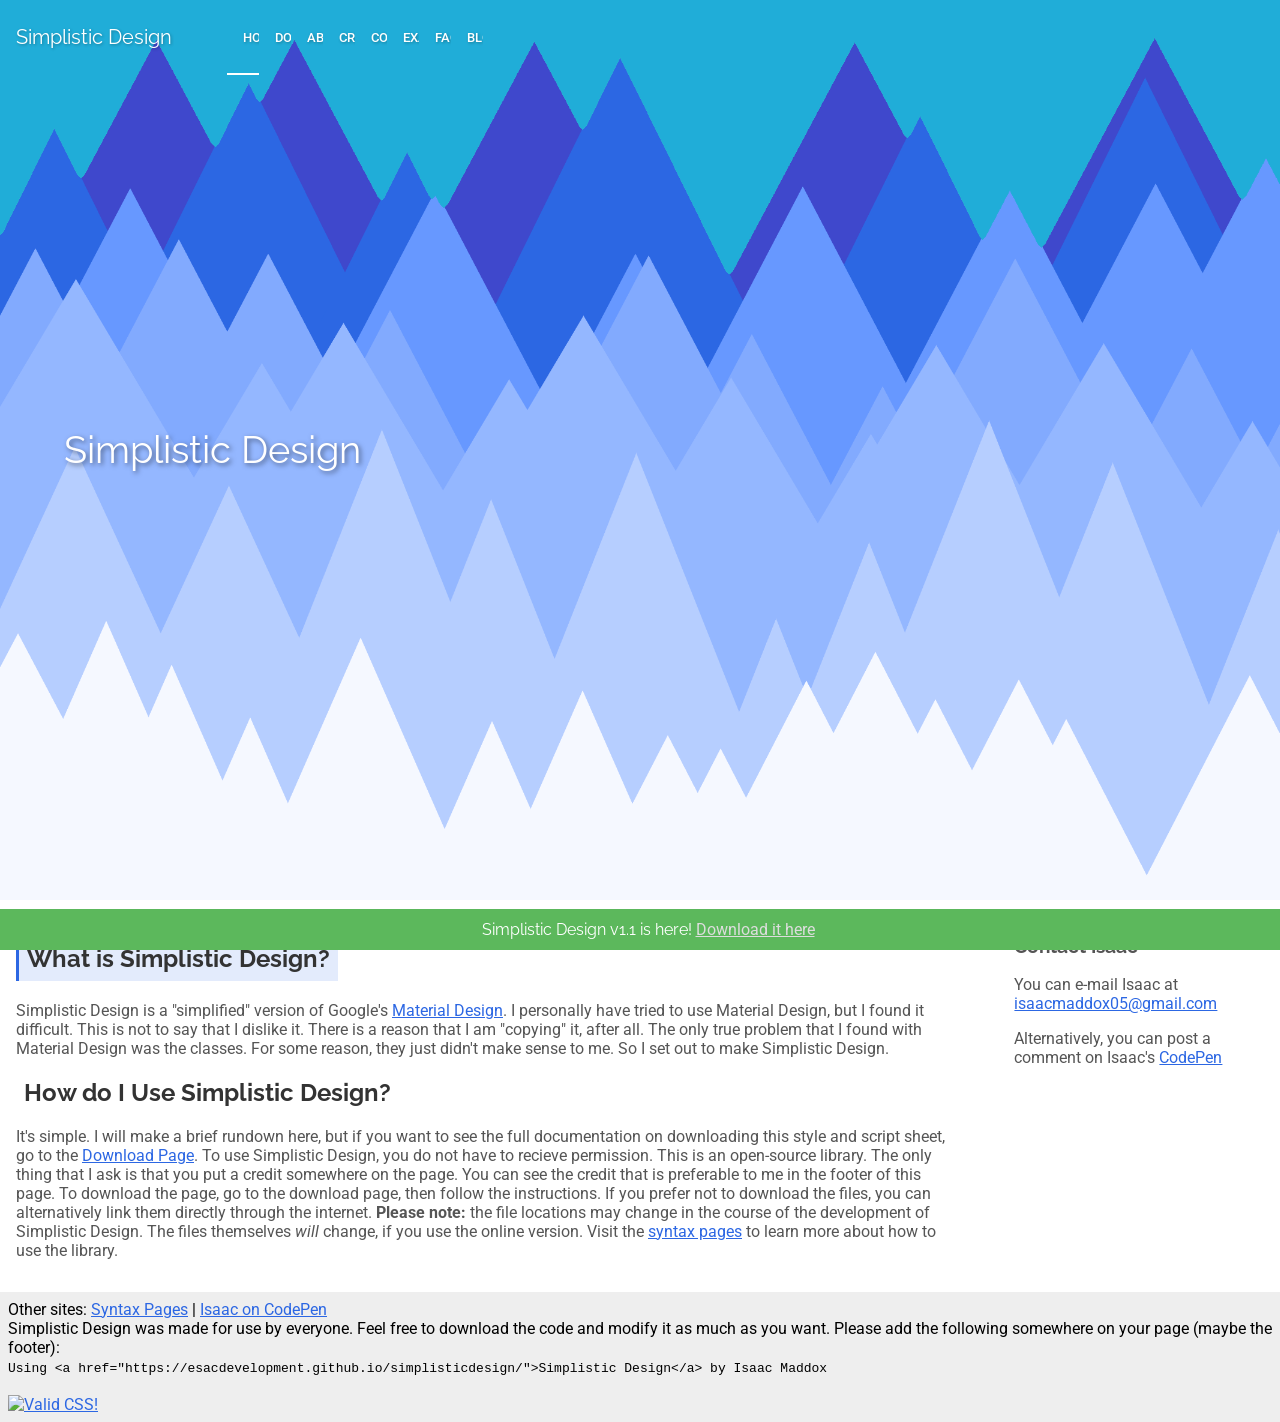
==== commit d821d630: "v1.1 It's finally here! You can check out the blog post (https://esacdevelopment.github.io/simplisti" ====
--- a/index.html
+++ b/index.html
@@ -25,23 +25,25 @@
 <body>
     <nav class="sd-nav show-header">
         <a class="sd-nav-co" href="index.html">Simplistic Design</a>
-        <button data-url="index.html" data-icon="home" disabled>
-            Home
-        </button><button data-url="download.html" data-icon="download">
-            Download
-        </button><button data-url="about.html" data-icon="info">
-            About
-        </button><button data-url="creator.html" data-icon="user">
-            Creator
-        </button><button data-icon="phone" data-url="contact.html">
-            Contact
-        </button><button data-url="examples.html" data-icon="ellipsis-h">
-            Examples
-        </button><button data-url="faq.html" data-icon="question">
-            FAQ
-        </button><button data-url="blogs/index.html" data-icon="external-link">
-            Blogs
-        </button>
+        <span class="sd-nav-button-container">
+            <button data-url="index.html" data-icon="home" disabled>
+                Home
+            </button><button data-url="download.html" data-icon="download">
+                Download
+            </button><button data-url="about.html" data-icon="info">
+                About
+            </button><button data-url="creator.html" data-icon="user">
+                Creator
+            </button><button data-icon="phone" data-url="contact.html">
+                Contact
+            </button><button data-url="examples.html" data-icon="ellipsis-h">
+                Examples
+            </button><button data-url="faq.html" data-icon="question">
+                FAQ
+            </button><button data-url="blogs/index.html" data-icon="external-link">
+                Blogs
+            </button>
+        </span>
     </nav>
     <header class="sd-page-header">
         Simplistic Design
--- a/styles.css
+++ b/styles.css
@@ -49,7 +49,6 @@
 /* Begin Navigation Bar Styles */
 .sd-nav {
   height: 75px;
-  max-height: 75px;
   background: #fff;
   display: block;
   z-index: 10000;
@@ -80,7 +79,7 @@
   background: transparent;
   color: #555;
   border: none;
-  min-width: 7vw;
+  min-width: 1vw;
   font-family: 'Roboto', sans-serif;
   text-transform: uppercase;
   font-weight: 500;
@@ -97,21 +96,6 @@
 }
 .sd-nav button:active {
   background: rgba(0, 0, 0, 0.1);
-}
-.sd-nav button.sd-show-options {
-  height: 100%;
-  width: 30%;
-  border: none;
-  outline: none;
-  opacity: 1;
-  float: right;
-  font-family: 'Roboto', sans-serif;
-  display: none;
-  background: transparent;
-  padding: 0px;
-}
-.sd-nav button.sd-show-options i {
-  transition: all 0.2s ease;
 }
 /* Customize navbar for mobile or small devices */
 @media screen and (max-width: 720px) {
@@ -139,9 +123,6 @@
   }
   .wrapper[data-hasaside=true] article {
     width: auto!important;
-  }
-  .sd-show-side-nav {
-    display: none!important;
   }
 }
 /* Search Bar */
@@ -407,7 +388,7 @@
   padding: 8px;
   font-family: 'Roboto', sans-serif;
   word-wrap: break-word;
-  width: calc(84%);
+  width: calc(100% - 16px);
 }
 body.sd-dark-theme footer.sd-footer {
   color: #eee;
@@ -506,12 +487,16 @@
 }
 /* Side Nav Mobile Styles */
 @media screen and (max-width: 720px) {
-  .sd-side-nav a.sd-co {
-    display: none;
-  }
   .sd-side-nav button {
-    width: 100vw;
+    width: 85vw;
+    background: #fff;
     font-size: 4.5vw;
+  }
+  .sd-side-nav {
+    width: 85vw;
+  }
+  .sd-side-nav .sd-nav-co {
+    background: #fff;
   }
 }
 /* Side nav search container and input */
@@ -585,15 +570,14 @@
   .sd-side-nav div.sd-side-nav-menu {
     background: #ccc;
   }
-  .sd-side-nav {
-    background: #eee!important;
-    left: -150vw;
-  }
   body.sd-dark-theme .sd-side-nav div.sd-side-nav-menu {
     background: #333;
   }
   body.sd-dark-theme .sd-side-nav {
     background: #444!important;
+  }
+  .sd-side-nav button.hide-side-nav {
+    display: block;
   }
 }
 /* This marks the beginning of the styles for the rest of the elements (not a structure element like navigation) */
@@ -796,9 +780,7 @@
 }
 .sd-button.sd-button-accent .sd-js-ripple {
   background: #ff69b4;
-}
-.sd-button.sd-button-ripple:not(.sd-button-raised):active {
-  background: transparent;
+  opacity: 0.4;
 }
 .sd-button.sd-button-primary .sd-js-ripple {
   background: #2c67e3;
@@ -1147,7 +1129,7 @@
   font-family: 'Raleway', serif;
   position: fixed;
   bottom: -50px;
-  animation: 20s showmsg ease;
+  animation: 5s showmsg ease;
   text-align: center;
 }
 @keyframes showmsg {
@@ -1166,4 +1148,88 @@
 }
 .sd-message a {
   color: #ddd;
+}
+.sd-side-nav button.hide-side-nav {
+  position: absolute;
+  left: 0;
+  top: 22px;
+  background: #fff;
+  width: 50px;
+  height: 50px;
+  padding: 0px; 
+  outline: none;
+  cursor: pointer;
+  z-index: 1000000;
+  border-radius: 50%;
+  text-align: right;
+  color: #333;
+  display: none;
+  padding: 0px;
+}
+/* Navigation bar expand button */
+.sd-expand-nav {
+  position: fixed;
+  float: right;
+  right: 0;
+  top: 0;
+  height: 75px!important;
+  background: transparent;
+  border: none;
+  width: 75px;
+  border-radius: 50%;
+  color: #333;
+  cursor: pointer;
+  display: none;
+  z-index: 10000000000;
+}
+.sd-nav.transparent .sd-expand-nav {
+  color: #fff;
+}
+@media only screen and (max-width: 720px) {
+  .sd-expand-nav {
+    display: block;
+  }
+  .sd-nav-co {
+    margin: 0!important;
+    width: fit-content;
+  }
+}
+/* Mobile Navigation bar open styles */
+@media only screen and (max-width: 720px) {
+  .sd-nav.sd-js-nav-open {
+    height: 150px!important;
+  }
+  .sd-nav.sd-js-nav-open button:not(.sd-show-side-nav):not(.sd-expand-nav) {
+    top: 0px;
+    height: 75px;
+  }
+  .sd-nav.sd-js-nav-open .sd-nav-button-container {
+    display: block;
+    height: 75px;
+    width: 100vw;
+    overflow-x: auto;
+    position: relative;
+    white-space: nowrap;
+    overflow-y: hidden;
+  }
+  .sd-nav .sd-nav-button-container::-webkit-scrollbar {
+    width: 0!important;
+    height: 1px;
+  }
+}
+.sd-nav .sd-expand-nav i {
+  transition: all 0.2s ease;
+}
+/* Adding optgroup tag support for select elements */
+sd-opts div.sd-optgroup {
+  color: #777;
+  font-family: 'Roboto';
+  font-weight: 500;
+  display: inline-block;
+  user-select: none;
+  cursor: default;
+  width: 100%;
+  line-height: 41px;
+  min-height: 41px;
+  text-indent: 6px;
 }
